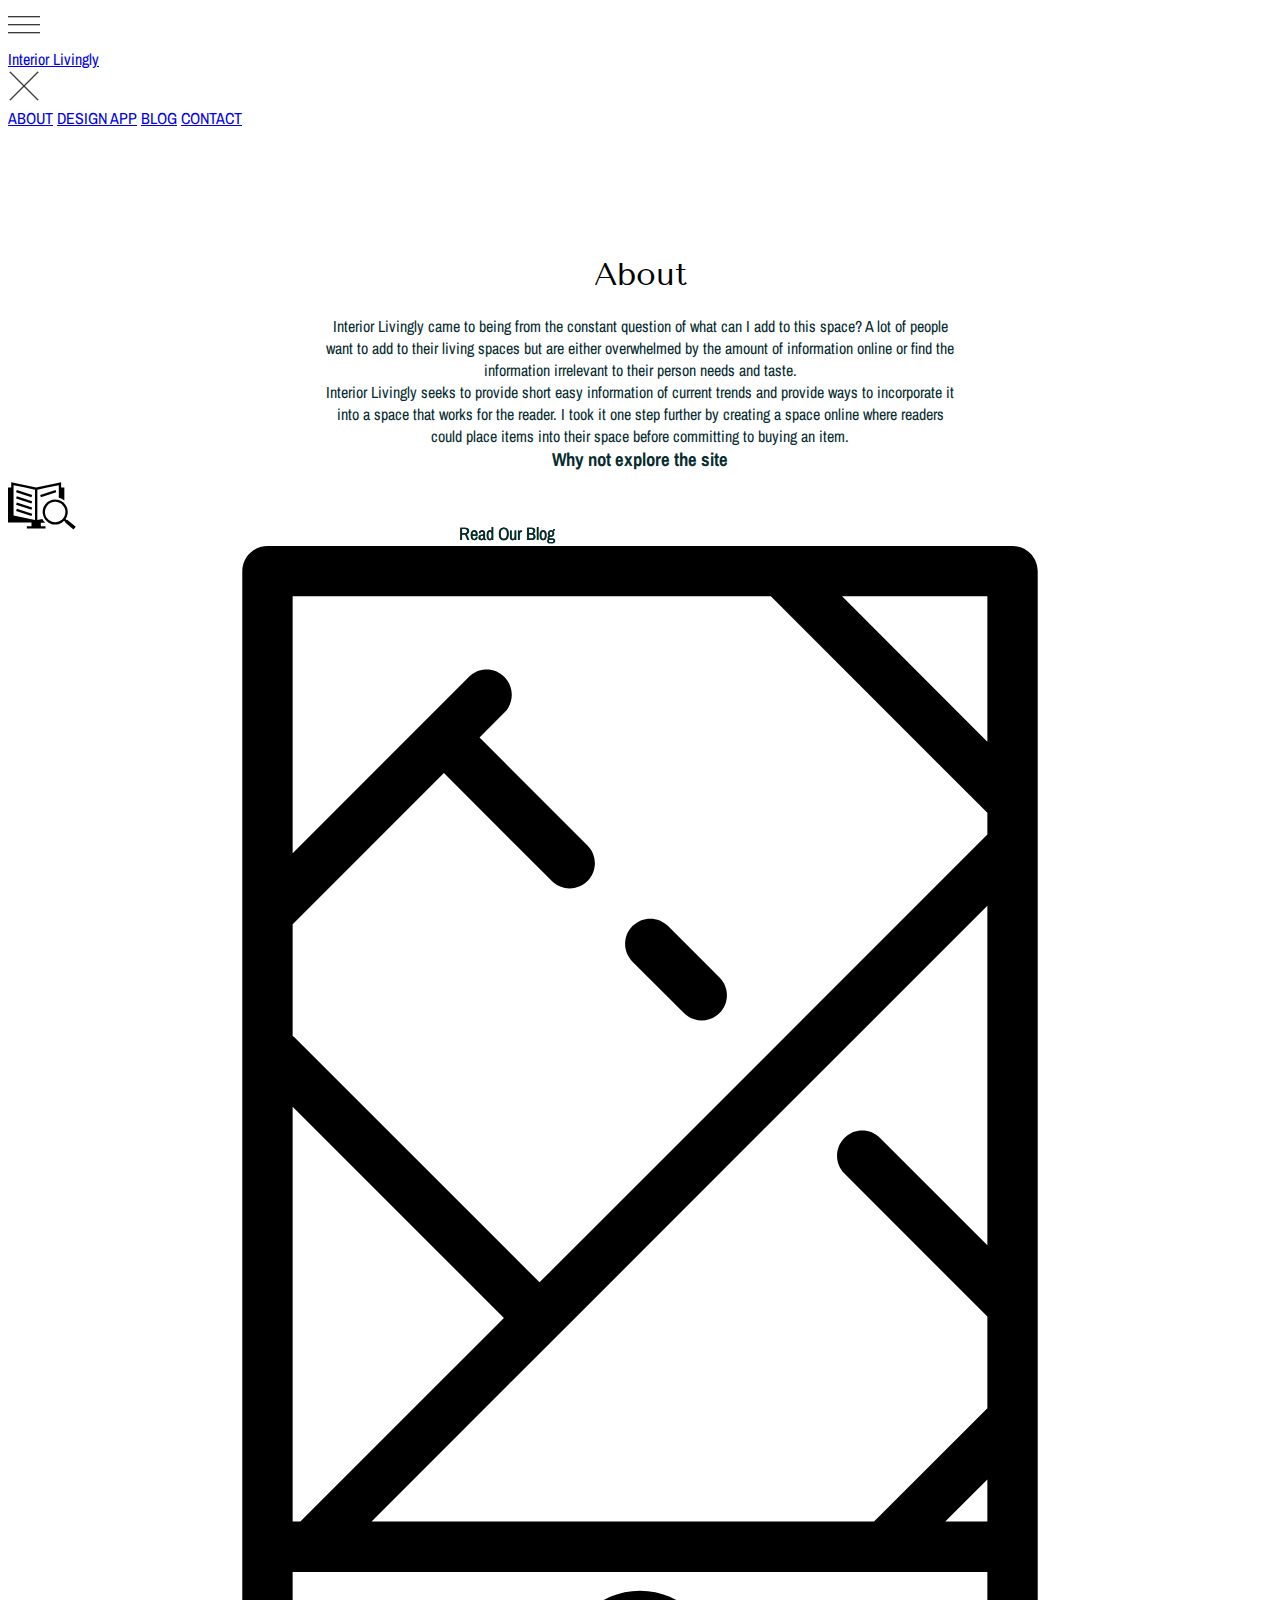
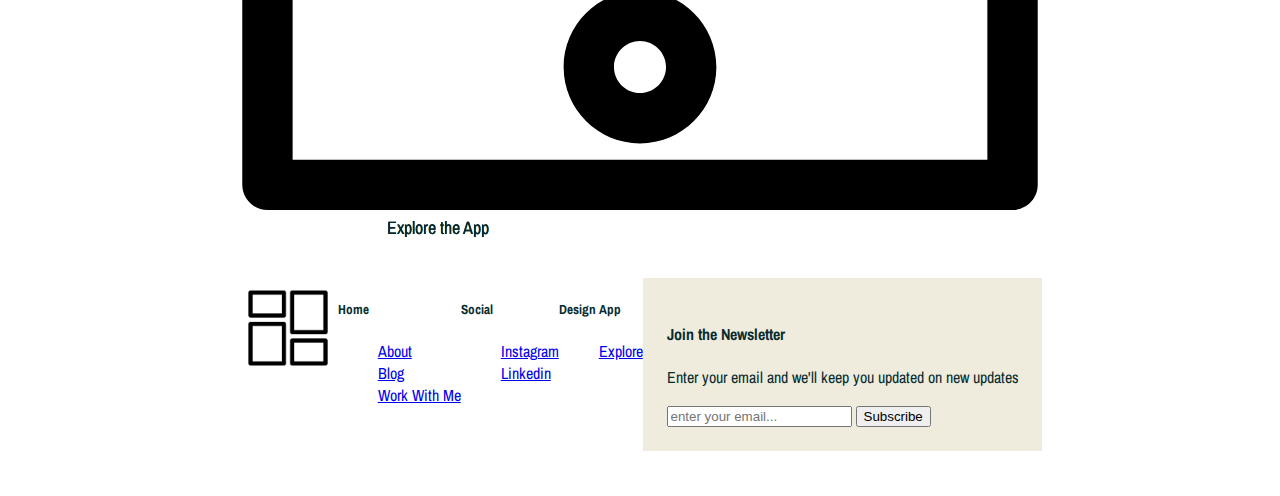
==== about.html @ a58befc3 "Updated about.html, blog.html, work.html" ====
<!DOCTYPE html>
<html lang="en">
  <head>
    <meta charset="UTF-8" />
    <meta http-equiv="X-UA-Compatible" content="IE=edge" />
    <meta name="viewport" content="width=device-width, initial-scale=1.0" />
    <link
      href="https://api.fontshare.com/v2/css?f[]=melodrama@600,500&f[]=nunito@400&display=swap"
      rel="stylesheet"
    />
    <link rel="stylesheet" href="styles.css" />
    <title>Interior Livingly-About</title>
  </head>
  <body>
    <!--Nav Bar-->
    <header class="header">
      <div class="brand">
        <div id="nav-burger" class="nav-burger is-active">
          <img src="images/hamburger-button.png" alt="Menu" class="nav-icon" />
        </div>
        <a href="index.html" class="brand-logo"> Interior Livingly </a>
      </div>
      <nav id="nav" class="nav">
        <div id="nav-cancel" class="nav-cancel">
          <img src="images/cancel-button.png" alt="" class="nav-icon" />
        </div>
        <a href="about.html" class="nav-link">ABOUT</a>
        <a href="app.html" class="nav-link">DESIGN APP</a>
        <a href="blog.html" class="nav-link">BLOG</a>
        <a href="work.html" class="nav-link">CONTACT</a>
      </nav>
    </header>
    <!--Header-->
    <section id="about-header">
      <h1 class="about-h1">About</h1>
      <p class="about-p1">
        Interior Livingly came to being from the constant question of what can I
        add to this space? A lot of people want to add to their living spaces
        but are either overwhelmed by the amount of information online or find
        the information irrelevant to their person needs and taste.
      </p>
      <p class="about-p2">
        Interior Livingly seeks to provide short easy information of current
        trends and provide ways to incorporate it into a space that works for
        the reader. I took it one step further by creating a space online where
        readers could place items into their space before committing to buying
        an item.
      </p>
      <h3 class="about-h3">Why not explore the site</h3>
      <div id="aboutLinks">
        <div class="aboutIcon-div">
          <svg
            class="aboutIcon-cta"
            version="1.1"
            id="Capa_1"
            xmlns="http://www.w3.org/2000/svg"
            xmlns:xlink="http://www.w3.org/1999/xlink"
            x="0px"
            y="0px"
            width="67.775px"
            height="67.775px"
            viewBox="0 0 67.775 67.775"
            style="enable-background: new 0 0 67.775 67.775"
            xml:space="preserve"
          >
            <g>
              <path
                d="M32.853,50.634h4.302c-0.535-0.498-1.025-1.021-1.469-1.577c-0.194-0.246-0.367-0.506-0.542-0.759
       c-0.063-0.094-0.14-0.183-0.198-0.276c-0.231-0.347-0.435-0.7-0.628-1.059l-4.966,1.059V17.932v-0.224l9.888-2.112l11.562-2.469
       v2.469v2.336v7.841c0.393,0.101,0.782,0.216,1.168,0.348c0.395,0.136,0.782,0.285,1.168,0.456c0.296,0.132,0.593,0.266,0.883,0.417
       c0.812,0.43,1.592,0.947,2.335,1.54v-12.94h-3.218v-5.356l-24.961,5.331L3.221,10.238v5.356H0v35.037h23.503v3.504h-4.672v2.336
       h18.688v-2.336h-4.672v-3.501H32.853z M5.561,15.596v-2.469l11.562,2.469l9.886,2.112v0.224v30.089l-21.452-4.58V17.934
       L5.561,15.596L5.561,15.596z M32.173,23.024l15.382-5.081l0.734,2.217l-15.383,5.08L32.173,23.024z M23.456,25.24l-15.385-5.08
       l0.731-2.217l15.384,5.081L23.456,25.24z M23.456,31.503l-15.385-5.08l0.731-2.217l15.384,5.081L23.456,31.503z M8.817,30.466
       l15.375,5.08l-0.731,2.218L8.086,32.683L8.817,30.466z M8.817,36.726l15.375,5.082l-0.731,2.215L8.086,38.943L8.817,36.726z
        M59.49,47.935l-0.174-0.144l-0.374,0.449l-1.437-1.204c1.656-2.404,2.468-5.26,2.198-8.205c-0.25-2.808-1.455-5.354-3.349-7.379
       c-0.36-0.388-0.702-0.787-1.117-1.13c-0.383-0.321-0.808-0.58-1.218-0.849c-0.292-0.189-0.577-0.377-0.883-0.542
       c-0.379-0.203-0.771-0.378-1.168-0.54c-0.384-0.158-0.771-0.29-1.168-0.408c-1.163-0.348-2.37-0.57-3.593-0.57
       c-3.746,0-7.259,1.649-9.653,4.52c-2.15,2.579-3.167,5.837-2.868,9.176c0.178,1.948,0.835,3.76,1.825,5.384
       c0.219,0.354,0.438,0.712,0.689,1.045c0.2,0.265,0.426,0.511,0.646,0.76c0.072,0.084,0.159,0.161,0.241,0.244
       c0.347,0.369,0.671,0.748,1.063,1.076c0.456,0.384,0.953,0.705,1.457,1.016c1.969,1.216,4.236,1.896,6.567,1.896
       c2.384,0,4.672-0.671,6.638-1.896c0.801-0.498,1.542-1.091,2.222-1.766l0.315,0.262l1.09,0.908l-0.374,0.447l0.174,0.144
       l8.289,6.909l2.245-2.691L59.49,47.935z M54.021,47.504c-0.311,0.282-0.625,0.554-0.961,0.794
       c-1.704,1.202-3.738,1.896-5.878,1.896c-2.104,0-4.138-0.689-5.854-1.896c-0.159-0.114-0.335-0.217-0.492-0.34
       c-0.055-0.051-0.128-0.082-0.188-0.135c-0.306-0.253-0.557-0.555-0.83-0.842c-0.311-0.326-0.598-0.655-0.857-1.016
       c-1.079-1.476-1.772-3.202-1.941-5.068c-0.243-2.719,0.581-5.372,2.329-7.47c1.947-2.338,4.817-3.678,7.86-3.678
       c1.231,0,2.45,0.236,3.593,0.668c0.401,0.152,0.787,0.341,1.168,0.542c0.408,0.214,0.791,0.47,1.168,0.738
       c0.2,0.145,0.417,0.263,0.606,0.423c0.103,0.087,0.178,0.192,0.276,0.279c0.979,0.882,1.77,1.914,2.335,3.065
       c0.543,1.111,0.908,2.311,1.022,3.579c0.171,1.894-0.208,3.736-1.022,5.397c-0.357,0.728-0.775,1.433-1.313,2.078
       C54.738,46.886,54.371,47.182,54.021,47.504z"
              />
            </g>
            <g></g>
            <g></g>
            <g></g>
            <g></g>
            <g></g>
            <g></g>
            <g></g>
            <g></g>
            <g></g>
            <g></g>
            <g></g>
            <g></g>
            <g></g>
            <g></g>
            <g></g>
          </svg>
          <a class="about-cta" href="blog.html"> Read Our Blog</a>
        </div>
        <div class="aboutIcon-div">
          <svg
            class="aboutIcon-cta"
            version="1.1"
            id="Layer_1"
            xmlns="http://www.w3.org/2000/svg"
            xmlns:xlink="http://www.w3.org/1999/xlink"
            x="0px"
            y="0px"
            viewBox="0 0 502 502"
            style="enable-background: new 0 0 502 502"
            xml:space="preserve"
          >
            <g>
              <g>
                <g>
                  <path
                    d="M398.956,0H103.044c-5.523,0-10,4.478-10,10v482c0,5.522,4.477,10,10,10h295.911c5.523,0,10-4.478,10-10V10
      C408.956,4.478,404.479,0,398.956,0z M388.956,20v57.703L331.253,20H388.956z M113.044,150.271
      c0.009-0.009,0.018-0.016,0.027-0.024l60.057-60.058l42.879,42.878c1.953,1.952,4.512,2.929,7.071,2.929s5.119-0.977,7.071-2.929
      c3.905-3.905,3.905-10.237,0-14.143l-42.878-42.878l9.881-9.881c3.905-3.905,3.905-10.237,0-14.143
      c-3.905-3.904-10.237-3.904-14.142,0l-69.964,69.965V20h189.922l85.988,85.988v8.604L211.101,292.448l-96.673-96.673
      c-0.432-0.432-0.898-0.808-1.383-1.145V150.271z M113.044,222.678l83.913,83.913l-80.84,80.84h-3.073V222.678z M113.044,482
      v-74.569h275.911V482H113.044z M388.956,387.43h-16.722l16.722-16.722V387.43z M388.958,342.425l-45.007,45.006H144.404
      l73.766-73.766c0.001-0.001,0.002-0.002,0.003-0.003c0.001-0.001,0.002-0.002,0.003-0.003l170.781-170.781v134.855l-42.629-42.63
      c-3.906-3.903-10.237-3.904-14.142,0c-3.905,3.905-3.905,10.237,0,14.143l56.772,56.772V342.425z"
                  />
                  <path
                    d="M251,414.886c-16.728,0-30.337,13.609-30.337,30.338s13.609,30.338,30.337,30.338c16.728,0,30.337-13.609,30.337-30.338
      S267.729,414.886,251,414.886z M251,455.562c-5.7,0-10.337-4.638-10.337-10.338S245.3,434.886,251,434.886
      s10.337,4.638,10.337,10.338S256.701,455.562,251,455.562z"
                  />
                  <path
                    d="M268.445,185.507c1.953,1.952,4.512,2.929,7.071,2.929s5.119-0.977,7.071-2.929c3.905-3.905,3.905-10.237,0-14.143
      l-20.437-20.437c-3.905-3.904-10.237-3.904-14.143,0c-3.905,3.905-3.905,10.237,0,14.143L268.445,185.507z"
                  />
                </g>
              </g>
            </g>
            <g></g>
            <g></g>
            <g></g>
            <g></g>
            <g></g>
            <g></g>
            <g></g>
            <g></g>
            <g></g>
            <g></g>
            <g></g>
            <g></g>
            <g></g>
            <g></g>
            <g></g>
          </svg>
          <a class="about-cta" href="app.html"> Explore the App</a>
        </div>
      </div>
    </section>
    <!--Footer-->
    <footer>
      <div class="row">
        <div>
          <a href="#" class="nav-linkFooter"
            ><img src="images/grid.png" class="footer-logo"
          /></a>
        </div>
        <div class="footer-col">
          <h5>Home</h5>
          <ul class="nav flex-column">
            <li class="nav-item mb-2">
              <a href="about.html" class="nav-linkFooter">About</a>
            </li>
            <li class="nav-item mb-2">
              <a href="blog.html" class="nav-linkFooter">Blog</a>
            </li>
            <li class="nav-item mb-2">
              <a href="work.html" class="nav-linkFooter">Work With Me</a>
            </li>
          </ul>
        </div>

        <div class="footer-col">
          <h5>Social</h5>
          <ul class="nav flex-column">
            <li class="nav-item mb-2">
              <a href="#" class="nav-linkFooter">Instagram</a>
            </li>
            <li class="nav-item mb-2">
              <a href="#" class="nav-linkFooter">Linkedin</a>
            </li>
          </ul>
        </div>

        <div class="footer-col">
          <h5>Design App</h5>
          <ul class="nav flex-column">
            <li class="nav-item mb-2">
              <a href="app.html" class="nav-linkFooter">Explore</a>
            </li>
          </ul>
        </div>
        <div class="col-4 newsletter">
          <h4>Join the Newsletter</h4>
          <p>Enter your email and we'll keep you updated on new updates</p>
          <!--Newsletter Form-->
          <form id="newsletter">
            <input type="email" placeholder="enter your email..." />
            <button>Subscribe</button>
          </form>
        </div>
      </div>
    </footer>
    <script src="script.js"></script>
  </body>
</html>
---- styles.css ----
@import url("https://fonts.googleapis.com/css2?family=Archivo+Narrow&family=Tenor+Sans&display=swap");
html {
  scroll-behavior: smooth;
}
body {
  font-family: "Archivo Narrow", sans-serif;
  color: #062c30;
}
h1,
h2 {
  font-family: "Tenor Sans", sans-serif;
  font-weight: 400;
  color: black;
}
.about-h1,
.blog-h1,
.work-h1 {
  margin-top: 10%;
  text-align: center;
}
.nav-burger {
  width: 40px;
  height: 40px;
}

#header {
  margin-top: 8%;
  justify-content: center;
}
#header,
.image-row1,
.image-row2,
.image-row3,
.row {
  display: flex;
  flex-direction: row;
}

.head-img {
  width: 100%;
  height: auto;
  padding: 5px;
}

.header-text {
  margin-top: 13%;
  padding-left: 5%;
}
.logo {
  width: 200px;
  margin-top: -5%;
  height: 200px;
  padding-bottom: 5%;
}
.navbar-toggler {
  margin-top: -7%;
}
.navbar-logo {
  width: 100px;
  height: 100px;
  margin-top: -7%;
  margin-left: -10%;
}
.header-btn1,
.header-btn2 {
  margin-top: 6%;
  margin-right: 4%;
  padding: 10px;
  width: 150px;
}
ul {
  list-style: none;
}
.row,
.about-h3 {
  margin-top: 10%;
}
h2 {
  text-align: center;
  margin-top: 10%;
}

.mainBlogLink,
.about-cta {
  color: #062c30;
  font-size: large;
  text-decoration: none;
  --s: 0.1em; /* the thickness of the line */
  --c: #e2d784; /* the color */
  margin-left: 45%;
  padding-bottom: var(--s);
  background: linear-gradient(90deg, var(--c) 50%, #000 0)
      calc(100% - var(--_p, 0%)) / 200% 100%,
    linear-gradient(var(--c) 0 0) 0% 100% / var(--_p, 0%) var(--s) no-repeat;
  -webkit-background-clip: text, padding-box;
  background-clip: text, padding-box;
  transition: 0.5s;
}
.mainBlogLink:hover,
.about-cta:hover {
  --_p: 100%;
  color: #e2d784;
}
.about-cta {
  margin-left: 30%;
}
#wrapper {
  display: flex;
  flex-wrap: wrap;
  justify-content: center;
}
.blog3,
.blog4 {
  padding: 3%;
}
.blog-img1 {
  width: 400px;
  height: 400px;
}
.blog-img2 {
  width: 250px;
  height: 250px;
}
.blog-img3 {
  width: 300px;
  height: 350px;
}
footer {
  padding: 3%;
}
.footer-logo {
  width: 100px;
  height: 100px;
}
.row {
  width: 100%;
  margin-top: 0;
  justify-content: center;
}
.newsletter {
  background-color: #f0ecdd;
  padding: 2%;
}
.about-p1,
.about-p2,
.about-h3 {
  width: 50%;
  text-align: center;
  margin: auto;
}
@media (max-width: 700px) {
  #header {
    flex-direction: column-reverse;
    margin-top: 10%;
  }
  .navbar-toggler {
    margin-top: -30%;
  }
  .row {
    flex-direction: column;
  }
  .newsletter {
    width: 100%;
  }
}
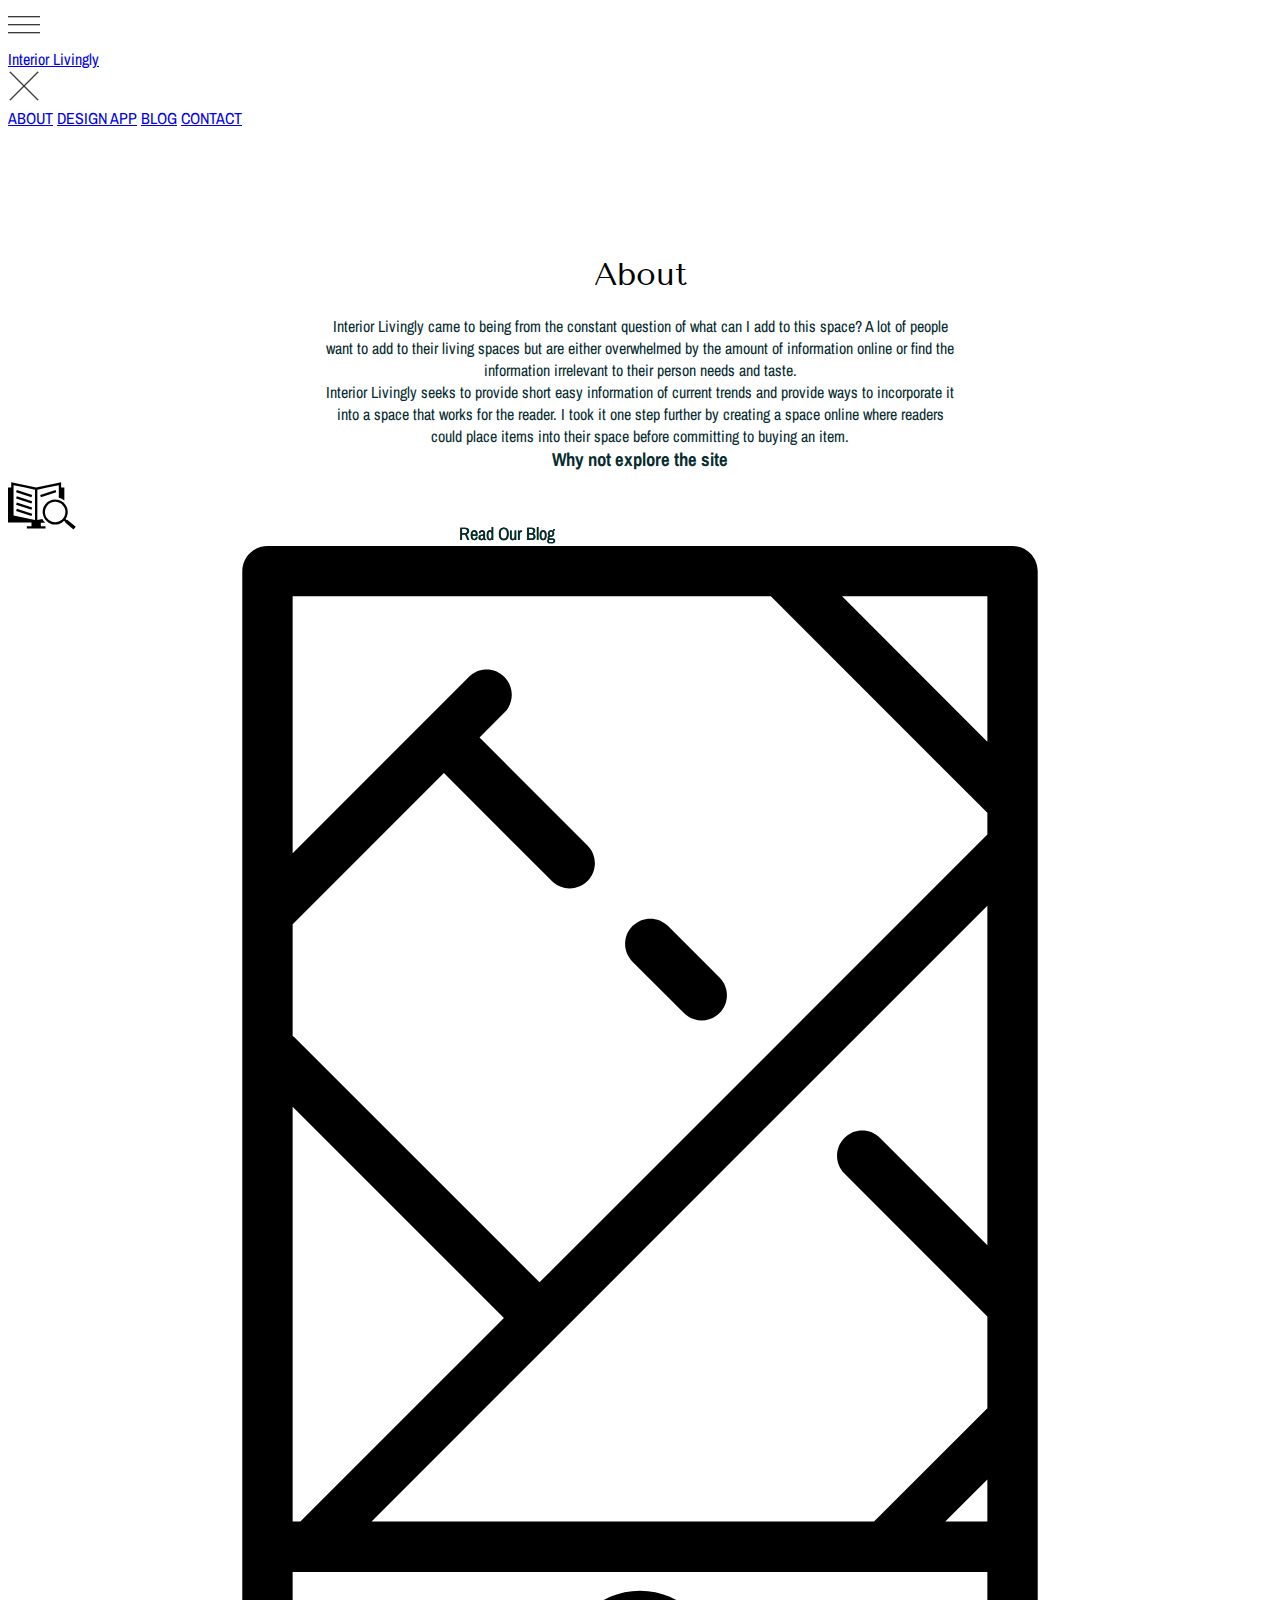
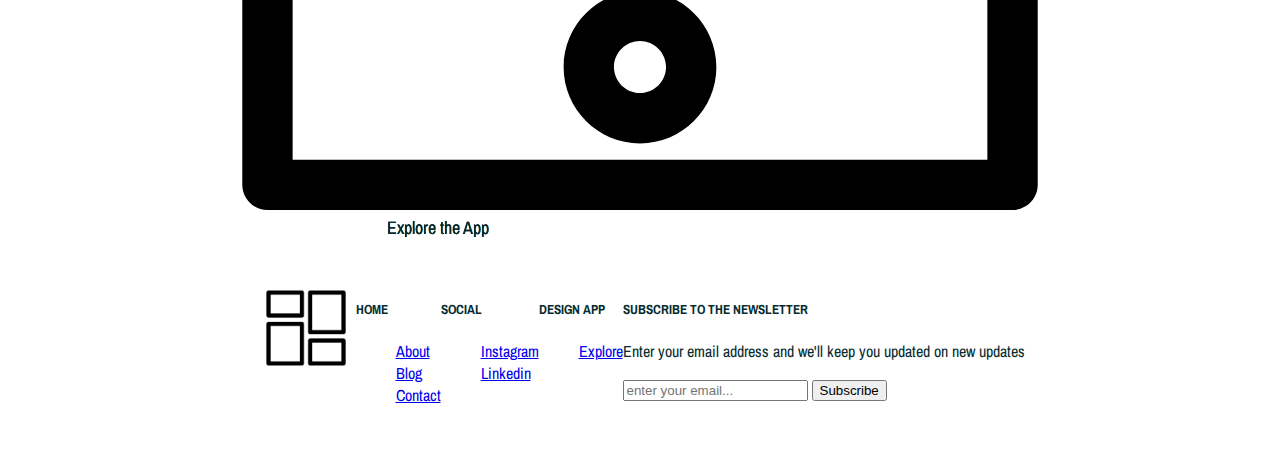
==== commit 43df8b89: "Updated about.html" ====
--- a/about.html
+++ b/about.html
@@ -170,14 +170,14 @@
     <!--Footer-->
     <footer>
       <div class="row">
-        <div>
+        <div class="footer-col">
           <a href="#" class="nav-linkFooter"
             ><img src="images/grid.png" class="footer-logo"
           /></a>
         </div>
         <div class="footer-col">
-          <h5>Home</h5>
-          <ul class="nav flex-column">
+          <h5>HOME</h5>
+          <ul class="footer-nav">
             <li class="nav-item mb-2">
               <a href="about.html" class="nav-linkFooter">About</a>
             </li>
@@ -185,14 +185,14 @@
               <a href="blog.html" class="nav-linkFooter">Blog</a>
             </li>
             <li class="nav-item mb-2">
-              <a href="work.html" class="nav-linkFooter">Work With Me</a>
+              <a href="work.html" class="nav-linkFooter">Contact</a>
             </li>
           </ul>
         </div>
 
         <div class="footer-col">
-          <h5>Social</h5>
-          <ul class="nav flex-column">
+          <h5>SOCIAL</h5>
+          <ul class="footer-nav">
             <li class="nav-item mb-2">
               <a href="#" class="nav-linkFooter">Instagram</a>
             </li>
@@ -203,16 +203,18 @@
         </div>
 
         <div class="footer-col">
-          <h5>Design App</h5>
-          <ul class="nav flex-column">
+          <h5>DESIGN APP</h5>
+          <ul class="footer-nav">
             <li class="nav-item mb-2">
               <a href="app.html" class="nav-linkFooter">Explore</a>
             </li>
           </ul>
         </div>
-        <div class="col-4 newsletter">
-          <h4>Join the Newsletter</h4>
-          <p>Enter your email and we'll keep you updated on new updates</p>
+        <div class="footer-col">
+          <h5 class="newsletterH5">SUBSCRIBE TO THE NEWSLETTER</h5>
+          <p class="newsletterP">
+            Enter your email address and we'll keep you updated on new updates
+          </p>
           <!--Newsletter Form-->
           <form id="newsletter">
             <input type="email" placeholder="enter your email..." />
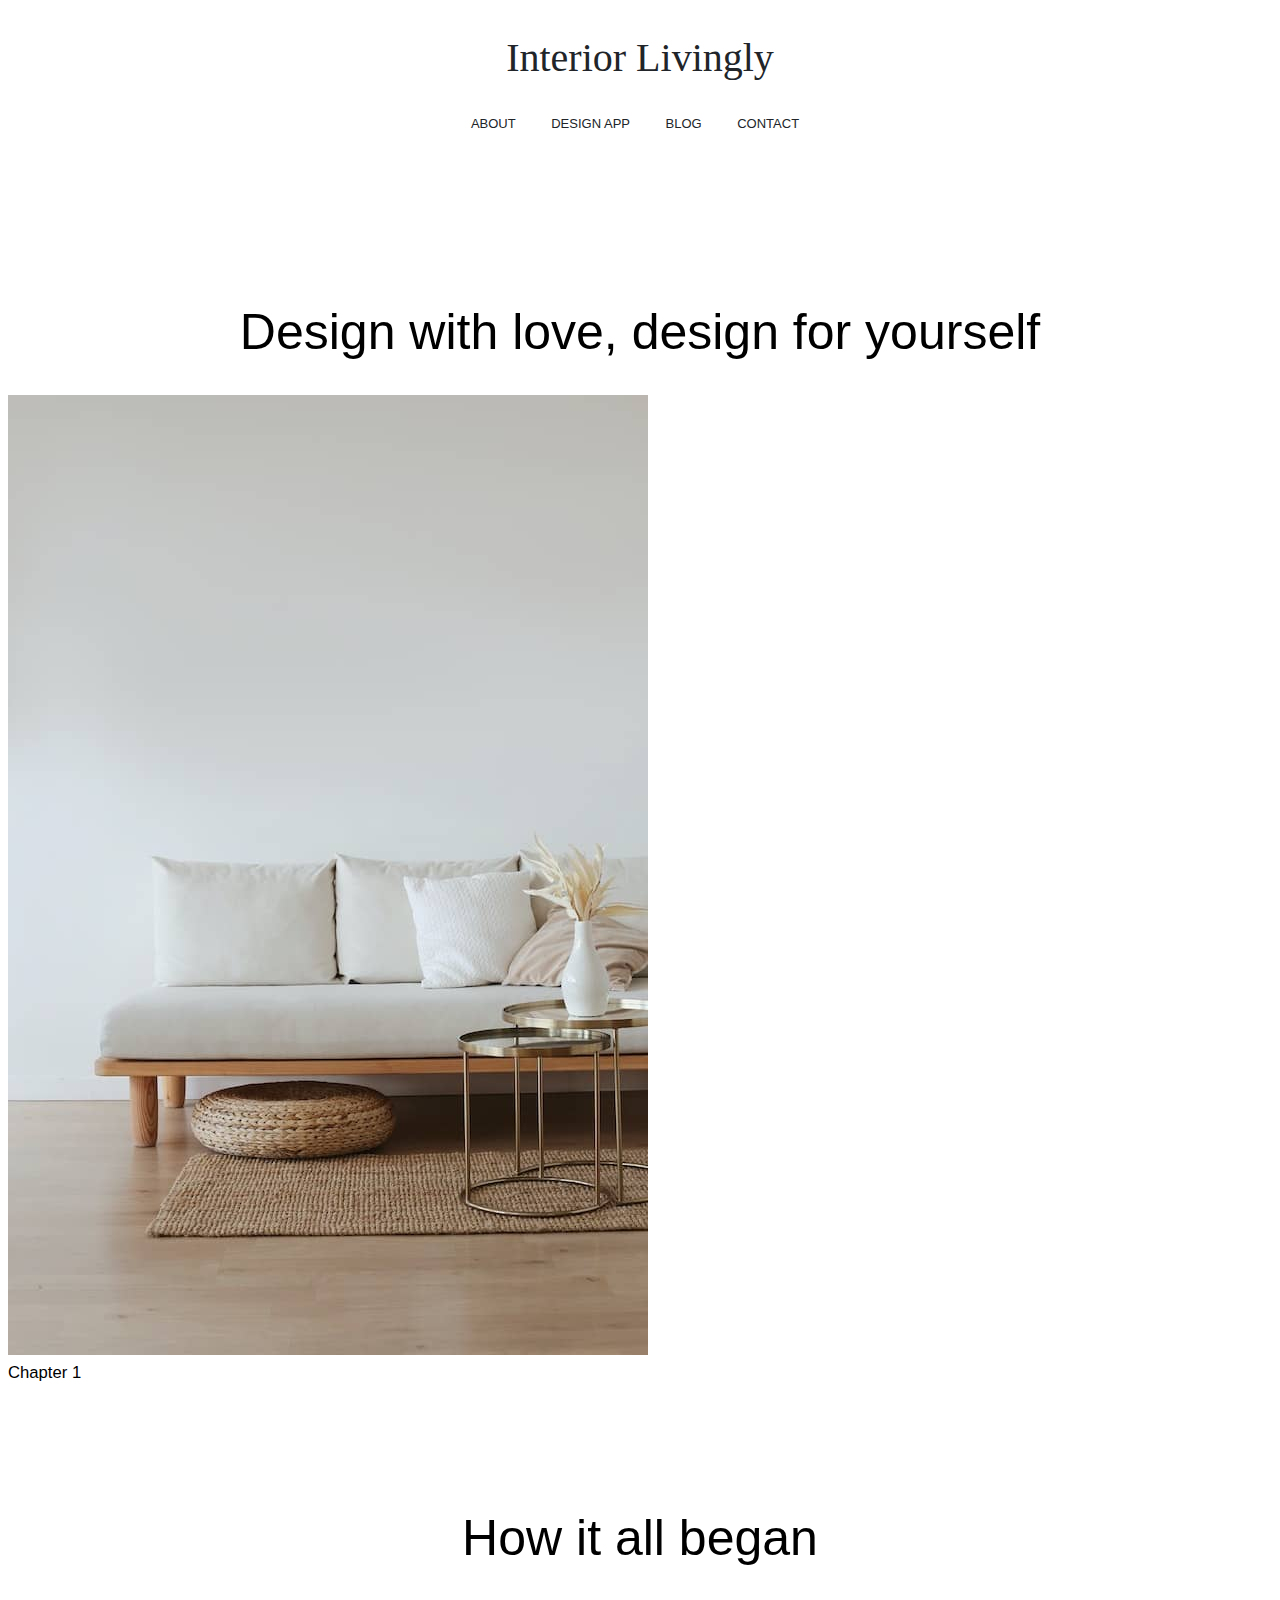
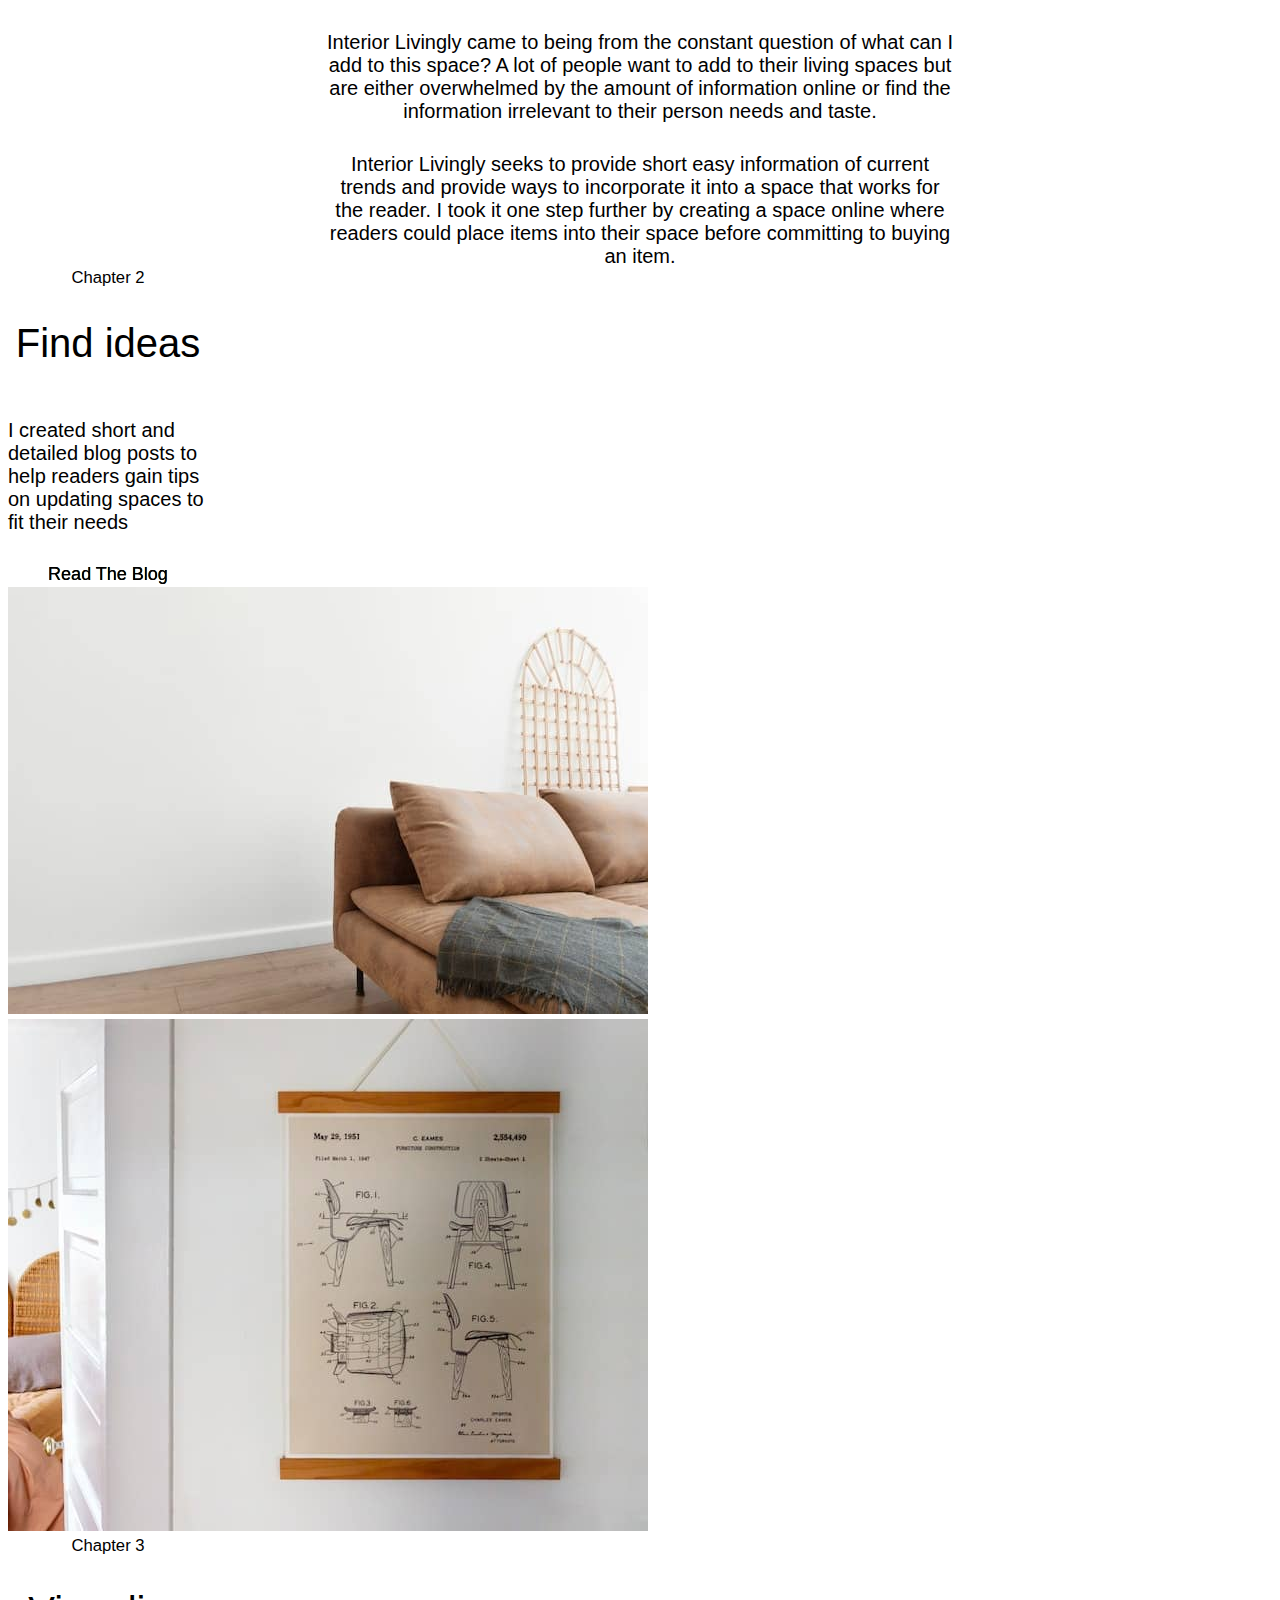
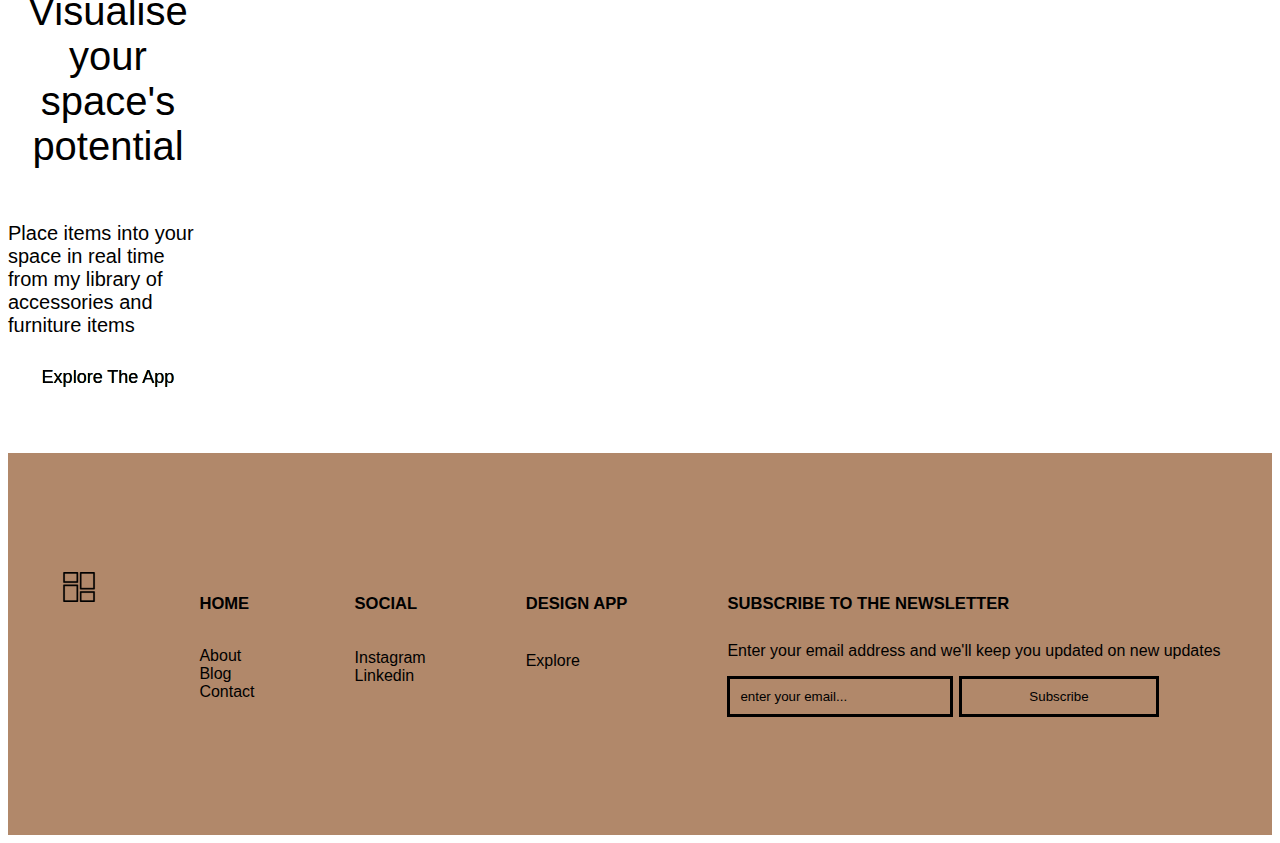
==== commit 98774da3: "Updated about.html" ====
--- a/about.html
+++ b/about.html
@@ -31,140 +31,70 @@
       </nav>
     </header>
     <!--Header-->
-    <section id="about-header">
-      <h1 class="about-h1">About</h1>
-      <p class="about-p1">
-        Interior Livingly came to being from the constant question of what can I
-        add to this space? A lot of people want to add to their living spaces
-        but are either overwhelmed by the amount of information online or find
-        the information irrelevant to their person needs and taste.
-      </p>
-      <p class="about-p2">
-        Interior Livingly seeks to provide short easy information of current
-        trends and provide ways to incorporate it into a space that works for
-        the reader. I took it one step further by creating a space online where
-        readers could place items into their space before committing to buying
-        an item.
-      </p>
-      <h3 class="about-h3">Why not explore the site</h3>
-      <div id="aboutLinks">
-        <div class="aboutIcon-div">
-          <svg
-            class="aboutIcon-cta"
-            version="1.1"
-            id="Capa_1"
-            xmlns="http://www.w3.org/2000/svg"
-            xmlns:xlink="http://www.w3.org/1999/xlink"
-            x="0px"
-            y="0px"
-            width="67.775px"
-            height="67.775px"
-            viewBox="0 0 67.775 67.775"
-            style="enable-background: new 0 0 67.775 67.775"
-            xml:space="preserve"
-          >
-            <g>
-              <path
-                d="M32.853,50.634h4.302c-0.535-0.498-1.025-1.021-1.469-1.577c-0.194-0.246-0.367-0.506-0.542-0.759
-       c-0.063-0.094-0.14-0.183-0.198-0.276c-0.231-0.347-0.435-0.7-0.628-1.059l-4.966,1.059V17.932v-0.224l9.888-2.112l11.562-2.469
-       v2.469v2.336v7.841c0.393,0.101,0.782,0.216,1.168,0.348c0.395,0.136,0.782,0.285,1.168,0.456c0.296,0.132,0.593,0.266,0.883,0.417
-       c0.812,0.43,1.592,0.947,2.335,1.54v-12.94h-3.218v-5.356l-24.961,5.331L3.221,10.238v5.356H0v35.037h23.503v3.504h-4.672v2.336
-       h18.688v-2.336h-4.672v-3.501H32.853z M5.561,15.596v-2.469l11.562,2.469l9.886,2.112v0.224v30.089l-21.452-4.58V17.934
-       L5.561,15.596L5.561,15.596z M32.173,23.024l15.382-5.081l0.734,2.217l-15.383,5.08L32.173,23.024z M23.456,25.24l-15.385-5.08
-       l0.731-2.217l15.384,5.081L23.456,25.24z M23.456,31.503l-15.385-5.08l0.731-2.217l15.384,5.081L23.456,31.503z M8.817,30.466
-       l15.375,5.08l-0.731,2.218L8.086,32.683L8.817,30.466z M8.817,36.726l15.375,5.082l-0.731,2.215L8.086,38.943L8.817,36.726z
-        M59.49,47.935l-0.174-0.144l-0.374,0.449l-1.437-1.204c1.656-2.404,2.468-5.26,2.198-8.205c-0.25-2.808-1.455-5.354-3.349-7.379
-       c-0.36-0.388-0.702-0.787-1.117-1.13c-0.383-0.321-0.808-0.58-1.218-0.849c-0.292-0.189-0.577-0.377-0.883-0.542
-       c-0.379-0.203-0.771-0.378-1.168-0.54c-0.384-0.158-0.771-0.29-1.168-0.408c-1.163-0.348-2.37-0.57-3.593-0.57
-       c-3.746,0-7.259,1.649-9.653,4.52c-2.15,2.579-3.167,5.837-2.868,9.176c0.178,1.948,0.835,3.76,1.825,5.384
-       c0.219,0.354,0.438,0.712,0.689,1.045c0.2,0.265,0.426,0.511,0.646,0.76c0.072,0.084,0.159,0.161,0.241,0.244
-       c0.347,0.369,0.671,0.748,1.063,1.076c0.456,0.384,0.953,0.705,1.457,1.016c1.969,1.216,4.236,1.896,6.567,1.896
-       c2.384,0,4.672-0.671,6.638-1.896c0.801-0.498,1.542-1.091,2.222-1.766l0.315,0.262l1.09,0.908l-0.374,0.447l0.174,0.144
-       l8.289,6.909l2.245-2.691L59.49,47.935z M54.021,47.504c-0.311,0.282-0.625,0.554-0.961,0.794
-       c-1.704,1.202-3.738,1.896-5.878,1.896c-2.104,0-4.138-0.689-5.854-1.896c-0.159-0.114-0.335-0.217-0.492-0.34
-       c-0.055-0.051-0.128-0.082-0.188-0.135c-0.306-0.253-0.557-0.555-0.83-0.842c-0.311-0.326-0.598-0.655-0.857-1.016
-       c-1.079-1.476-1.772-3.202-1.941-5.068c-0.243-2.719,0.581-5.372,2.329-7.47c1.947-2.338,4.817-3.678,7.86-3.678
-       c1.231,0,2.45,0.236,3.593,0.668c0.401,0.152,0.787,0.341,1.168,0.542c0.408,0.214,0.791,0.47,1.168,0.738
-       c0.2,0.145,0.417,0.263,0.606,0.423c0.103,0.087,0.178,0.192,0.276,0.279c0.979,0.882,1.77,1.914,2.335,3.065
-       c0.543,1.111,0.908,2.311,1.022,3.579c0.171,1.894-0.208,3.736-1.022,5.397c-0.357,0.728-0.775,1.433-1.313,2.078
-       C54.738,46.886,54.371,47.182,54.021,47.504z"
-              />
-            </g>
-            <g></g>
-            <g></g>
-            <g></g>
-            <g></g>
-            <g></g>
-            <g></g>
-            <g></g>
-            <g></g>
-            <g></g>
-            <g></g>
-            <g></g>
-            <g></g>
-            <g></g>
-            <g></g>
-            <g></g>
-          </svg>
-          <a class="about-cta" href="blog.html"> Read Our Blog</a>
-        </div>
-        <div class="aboutIcon-div">
-          <svg
-            class="aboutIcon-cta"
-            version="1.1"
-            id="Layer_1"
-            xmlns="http://www.w3.org/2000/svg"
-            xmlns:xlink="http://www.w3.org/1999/xlink"
-            x="0px"
-            y="0px"
-            viewBox="0 0 502 502"
-            style="enable-background: new 0 0 502 502"
-            xml:space="preserve"
-          >
-            <g>
-              <g>
-                <g>
-                  <path
-                    d="M398.956,0H103.044c-5.523,0-10,4.478-10,10v482c0,5.522,4.477,10,10,10h295.911c5.523,0,10-4.478,10-10V10
-      C408.956,4.478,404.479,0,398.956,0z M388.956,20v57.703L331.253,20H388.956z M113.044,150.271
-      c0.009-0.009,0.018-0.016,0.027-0.024l60.057-60.058l42.879,42.878c1.953,1.952,4.512,2.929,7.071,2.929s5.119-0.977,7.071-2.929
-      c3.905-3.905,3.905-10.237,0-14.143l-42.878-42.878l9.881-9.881c3.905-3.905,3.905-10.237,0-14.143
-      c-3.905-3.904-10.237-3.904-14.142,0l-69.964,69.965V20h189.922l85.988,85.988v8.604L211.101,292.448l-96.673-96.673
-      c-0.432-0.432-0.898-0.808-1.383-1.145V150.271z M113.044,222.678l83.913,83.913l-80.84,80.84h-3.073V222.678z M113.044,482
-      v-74.569h275.911V482H113.044z M388.956,387.43h-16.722l16.722-16.722V387.43z M388.958,342.425l-45.007,45.006H144.404
-      l73.766-73.766c0.001-0.001,0.002-0.002,0.003-0.003c0.001-0.001,0.002-0.002,0.003-0.003l170.781-170.781v134.855l-42.629-42.63
-      c-3.906-3.903-10.237-3.904-14.142,0c-3.905,3.905-3.905,10.237,0,14.143l56.772,56.772V342.425z"
-                  />
-                  <path
-                    d="M251,414.886c-16.728,0-30.337,13.609-30.337,30.338s13.609,30.338,30.337,30.338c16.728,0,30.337-13.609,30.337-30.338
-      S267.729,414.886,251,414.886z M251,455.562c-5.7,0-10.337-4.638-10.337-10.338S245.3,434.886,251,434.886
-      s10.337,4.638,10.337,10.338S256.701,455.562,251,455.562z"
-                  />
-                  <path
-                    d="M268.445,185.507c1.953,1.952,4.512,2.929,7.071,2.929s5.119-0.977,7.071-2.929c3.905-3.905,3.905-10.237,0-14.143
-      l-20.437-20.437c-3.905-3.904-10.237-3.904-14.143,0c-3.905,3.905-3.905,10.237,0,14.143L268.445,185.507z"
-                  />
-                </g>
-              </g>
-            </g>
-            <g></g>
-            <g></g>
-            <g></g>
-            <g></g>
-            <g></g>
-            <g></g>
-            <g></g>
-            <g></g>
-            <g></g>
-            <g></g>
-            <g></g>
-            <g></g>
-            <g></g>
-            <g></g>
-            <g></g>
-          </svg>
-          <a class="about-cta" href="app.html"> Explore the App</a>
-        </div>
+    <div id="about-headerImage"></div>
+    <div id="about-headerH1">
+      <h1 class="about-h1">Design with love, design for yourself</h1>
+    </div>
+    <section class="aboutIntro">
+      <div class="about-image">
+        <img
+          src="images/aboutIntro.jpg"
+          class="about-img"
+          alt="minimalistic white sofa and neutral accessories"
+        />
+      </div>
+      <div class="about-text">
+        <small class="aboutSmall">Chapter 1</small>
+        <h1 class="about-h1">How it all began</h1>
+        <p class="about-p1">
+          Interior Livingly came to being from the constant question of what can
+          I add to this space? A lot of people want to add to their living
+          spaces but are either overwhelmed by the amount of information online
+          or find the information irrelevant to their person needs and taste.
+        </p>
+        <p class="about-p2">
+          Interior Livingly seeks to provide short easy information of current
+          trends and provide ways to incorporate it into a space that works for
+          the reader. I took it one step further by creating a space online
+          where readers could place items into their space before committing to
+          buying an item.
+        </p>
+      </div>
+    </section>
+    <section class="about-blogIntro">
+      <div class="aboutIcon-div">
+        <small class="aboutSmall">Chapter 2</small>
+        <h2>Find ideas</h2>
+        <p class="chapter2-p">
+          I created short and detailed blog posts to help readers gain tips on
+          updating spaces to fit their needs
+        </p>
+        <a class="about-cta" href="blog.html"> Read The Blog</a>
+      </div>
+      <div>
+        <img
+          src="images/aboutBlog.jpg"
+          class="aboutBlog-img"
+          alt="white walls with brown natural sofa"
+        />
+      </div>
+    </section>
+    <section class="about-appIntro">
+      <div>
+        <img
+          src="images/aboutApp.jpg"
+          class="aboutApp-img"
+          alt="white wall with dimensions and plans of chair"
+        />
+      </div>
+      <div class="aboutIcon-div">
+        <small class="aboutSmall">Chapter 3</small>
+        <h2>Visualise your space's potential</h2>
+        <p class="chapter3-p">
+          Place items into your space in real time from my library of
+          accessories and furniture items
+        </p>
+        <a class="about-cta" href="app.html"> Explore The App</a>
       </div>
     </section>
     <!--Footer-->
@@ -218,11 +148,15 @@
           <!--Newsletter Form-->
           <form id="newsletter">
             <input type="email" placeholder="enter your email..." />
-            <button>Subscribe</button>
+            <button id="newsButton">Subscribe</button>
           </form>
         </div>
       </div>
     </footer>
     <script src="script.js"></script>
-  </body>
+    <!--Photo by <a href="https://unsplash.com/es/@katsiajazwinska?utm_source=unsplash&utm_medium=referral&utm_content=creditCopyText">Katsia Jazwinska</a> on <a href="https://unsplash.com/collections/TlcxbwE7ZfQ/interior?utm_source=unsplash&utm_medium=referral&utm_content=creditCopyText">Unsplash</a>
+     Photo by <a href="https://unsplash.com/es/@ahnako?utm_source=unsplash&utm_medium=referral&utm_content=creditCopyText">Dennis Scherdt</a> on <a href="https://unsplash.com/collections/TlcxbwE7ZfQ/interior?utm_source=unsplash&utm_medium=referral&utm_content=creditCopyText">Unsplash</a>
+  Photo by <a href="https://unsplash.com/@spacejoy?utm_source=unsplash&utm_medium=referral&utm_content=creditCopyText">Spacejoy</a> on <a href="https://unsplash.com/@spacejoy?utm_source=unsplash&utm_medium=referral&utm_content=creditCopyText">Unsplash</a>
+      Photo by <a href="https://unsplash.com/@corinnekutz?utm_source=unsplash&utm_medium=referral&utm_content=creditCopyText">Corinne Kutz</a> on <a href="https://unsplash.com/collections/494266/home-decor-%2B-design?utm_source=unsplash&utm_medium=referral&utm_content=creditCopyText">Unsplash</a>
+  --></body>
 </html>
--- a/styles.css
+++ b/styles.css
@@ -1,29 +1,37 @@
-@import url("https://fonts.googleapis.com/css2?family=Archivo+Narrow&family=Tenor+Sans&display=swap");
 html {
   scroll-behavior: smooth;
 }
 body {
-  font-family: "Archivo Narrow", sans-serif;
-  color: #062c30;
-}
+  font-family: "Nunito", sans-serif;
+  font-size: 20px;
+}
+
 h1,
+h2,
+.about-h1,
+.blog-h1,
+.work-h1 {
+  font-family: "Satoshi", sans-serif;
+
+  font-weight: 500;
+}
 h2 {
-  font-family: "Tenor Sans", sans-serif;
-  font-weight: 400;
-  color: black;
-}
+  font-size: 40px;
+  text-align: center;
+}
+
+h1 {
+  font-size: 50px;
+}
+
 .about-h1,
 .blog-h1,
 .work-h1 {
   margin-top: 10%;
   text-align: center;
 }
-.nav-burger {
-  width: 40px;
-  height: 40px;
-}
-
-#header {
+
+#aboutLinks {
   margin-top: 8%;
   justify-content: center;
 }
@@ -31,43 +39,54 @@
 .image-row1,
 .image-row2,
 .image-row3,
-.row {
+.row,
+#aboutLinks {
   display: flex;
   flex-direction: row;
 }
-
 .head-img {
-  width: 100%;
-  height: auto;
-  padding: 5px;
+  margin-right: 10px;
+  width: 300px;
+  height: 210px;
+}
+
+#header {
+  justify-content: center;
+}
+
+#aboutLinks {
+  margin-top: 2%;
+}
+.aboutIcon-div {
+  display: flex;
+  flex-direction: column;
+  align-items: center;
+  width: 200px;
 }
 
 .header-text {
   margin-top: 13%;
   padding-left: 5%;
-}
-.logo {
-  width: 200px;
-  margin-top: -5%;
-  height: 200px;
-  padding-bottom: 5%;
-}
-.navbar-toggler {
-  margin-top: -7%;
-}
-.navbar-logo {
-  width: 100px;
-  height: 100px;
-  margin-top: -7%;
-  margin-left: -10%;
-}
-.header-btn1,
-.header-btn2 {
-  margin-top: 6%;
-  margin-right: 4%;
-  padding: 10px;
-  width: 150px;
-}
+  text-align: center;
+}
+
+.header-btn1 {
+  font-size: 14px;
+  width: 190px;
+  padding: 3%;
+  background-color: #b1886a;
+  border: none;
+  color: #fff;
+}
+
+.header-btn1:hover {
+  border-color: #97745b;
+  color: #97745b;
+  border: solid;
+  background-color: transparent;
+  transition: 2s;
+}
+
 ul {
   list-style: none;
 }
@@ -75,19 +94,21 @@
 .about-h3 {
   margin-top: 10%;
 }
-h2 {
-  text-align: center;
-  margin-top: 10%;
-}
-
+.MainBlogIntro {
+  margin: 5% 0 7%;
+}
+small.blogSmall {
+  margin-left: 44%;
+  color: #36383a;
+}
 .mainBlogLink,
 .about-cta {
-  color: #062c30;
+  color: #000;
   font-size: large;
   text-decoration: none;
   --s: 0.1em; /* the thickness of the line */
-  --c: #e2d784; /* the color */
-  margin-left: 45%;
+  --c: #b1886a; /* the color */
+  margin-top: 5%;
   padding-bottom: var(--s);
   background: linear-gradient(90deg, var(--c) 50%, #000 0)
       calc(100% - var(--_p, 0%)) / 200% 100%,
@@ -96,50 +117,119 @@
   background-clip: text, padding-box;
   transition: 0.5s;
 }
+.mainBlogLink {
+  margin-top: 10%;
+  margin-left: 45%;
+}
+
 .mainBlogLink:hover,
 .about-cta:hover {
   --_p: 100%;
-  color: #e2d784;
-}
-.about-cta {
-  margin-left: 30%;
-}
-#wrapper {
+  color: #b1886a;
+}
+
+#MainBlogWrapper {
   display: flex;
   flex-wrap: wrap;
   justify-content: center;
-}
-.blog3,
-.blog4 {
-  padding: 3%;
-}
-.blog-img1 {
-  width: 400px;
-  height: 400px;
+  margin-top: 5%;
+}
+.blog1,
+.blog2,
+.blog3 {
+  width: 33%;
+  text-align: center;
+}
+.mainBlog-p {
+  width: 55%;
+  font-size: 17px;
+  color: #505356;
+  margin: auto;
+  padding-bottom: 5%;
+}
+.blog-img1,
+.blog-img3 {
+  width: 380px;
+  height: 380px;
 }
 .blog-img2 {
-  width: 250px;
-  height: 250px;
-}
-.blog-img3 {
-  width: 300px;
-  height: 350px;
-}
+  width: 280px;
+  height: 280px;
+}
+
 footer {
-  padding: 3%;
+  background-color: #b1886a;
+  margin-top: 5%;
+  padding-top: 5%;
+  padding-bottom: 5%;
 }
 .footer-logo {
-  width: 100px;
-  height: 100px;
-}
+  width: 40px;
+  height: auto;
+}
+.footer-nav {
+  padding: 0;
+}
+.footer-col {
+  padding: 50px;
+  text-align: left;
+}
+footer h5 {
+  padding-bottom: 10%;
+}
+.footer-col li {
+  text-align: start;
+  font-size: medium;
+}
+
 .row {
   width: 100%;
   margin-top: 0;
   justify-content: center;
 }
+
 .newsletter {
-  background-color: #f0ecdd;
+  height: fit-content;
   padding: 2%;
+}
+.newsletterH5 {
+  padding-bottom: 0;
+}
+#newsletter input,
+#newsletter button {
+  padding: 10px;
+  width: 200px;
+  border: none;
+}
+#newsletter input {
+  background-color: transparent;
+
+  border: solid;
+}
+#newsletter ::placeholder {
+  color: #000;
+}
+.newsletterP {
+  font-size: 16px;
+}
+#newsletter button {
+  background-color: transparent;
+  border: solid;
+  padding: 10px;
+}
+#newsButton:hover {
+  border-color: #97745b;
+  color: #fff;
+  border: solid;
+  background-color: transparent;
+  transition: 2s;
+}
+.nav-linkFooter {
+  text-decoration: none;
+  color: #000;
+}
+#about-header {
+  margin-top: -5%;
 }
 .about-p1,
 .about-p2,
@@ -147,19 +237,241 @@
   width: 50%;
   text-align: center;
   margin: auto;
-}
+  padding-top: 30px;
+}
+.aboutIcon-cta {
+  width: 80px;
+  height: auto;
+  fill: #0f4d54;
+}
+.about-h3 {
+  margin-top: 50px;
+  padding-bottom: 40px;
+}
+
+#workForm {
+  width: 350px;
+  display: flex;
+  flex-direction: column;
+  margin: auto;
+}
+label {
+  font-size: 13px;
+  padding: 8px;
+}
+#workForm input {
+  padding: 10px;
+}
+#formSubmit {
+  margin: auto;
+  margin-top: 5%;
+  width: 350px;
+}
+
 @media (max-width: 700px) {
+  a.brand-logo {
+    font-size: 30px;
+  }
   #header {
     flex-direction: column-reverse;
     margin-top: 10%;
   }
-  .navbar-toggler {
-    margin-top: -30%;
-  }
+
+  #nav.nav.is-active {
+    width: max-content;
+  }
+  h1 {
+    font-size: 40px;
+  }
+  .header-btn1 {
+    margin-bottom: 6%;
+  }
+  .header-image {
+    margin: auto;
+  }
+  .head-img {
+    width: 160px;
+    height: auto;
+  }
+  #MainBlogWrapper,
   .row {
     flex-direction: column;
-  }
-  .newsletter {
+    margin-top: 5%;
+  }
+
+  .mainBlogLink {
+    margin: 5% 0 5% 30%;
+  }
+  .blog-img1,
+  .blog-img2,
+  .blog-img3 {
+    width: 350px;
+  }
+  .blog2 {
+    display: flex;
+    flex-direction: column-reverse;
+  }
+  .blog1,
+  .blog2,
+  .blog3 {
+    margin: auto;
     width: 100%;
   }
-}
+  .footer-col {
+    padding: 0 0 0 20px;
+  }
+  .footer-col h5 {
+    padding: 0;
+  }
+  #newsletter {
+    width: 300px;
+  }
+  #newsletter input,
+  #newsletter button {
+    margin-bottom: 5%;
+    width: 280px;
+  }
+  #newsletter button {
+    width: 304px;
+  }
+  .newsletter,
+  .about-h3,
+  .about-p1,
+  .about-p2 {
+    width: 100%;
+  }
+  #about-header {
+    margin-top: 180px;
+  }
+  .about-p1,
+  .about-p2 {
+    padding: 20px;
+  }
+  .about-h3 {
+    padding-bottom: 40px;
+  }
+}
+/* nav styling*/
+.header {
+  padding: 1rem 1rem 1rem 1rem;
+}
+
+@media (min-width: 768px) {
+  .header {
+    padding: 1rem 3rem 1rem 3rem;
+  }
+}
+
+.brand {
+  display: flex;
+  justify-content: space-between;
+  align-items: center;
+  padding: 10px 10px;
+}
+.brand-logo {
+  font-family: "Melodrama", serif;
+  height: 70px;
+  height: auto;
+  margin: auto;
+  text-decoration: none;
+  color: #212529;
+  font-size: 40px;
+}
+.nav-burger {
+  display: none;
+}
+.nav-burger.is-active,
+.nav-cancel.is-active {
+  display: block;
+}
+.nav-cancel {
+  z-index: 100;
+  position: absolute;
+  top: 30px;
+  right: 30px;
+}
+
+.nav-icon {
+  padding: 5px 5px;
+}
+
+@media (min-width: 768px) {
+  .nav-burger.is-active,
+  .nav-cancel {
+    display: none;
+  }
+}
+/*    Nav links        */
+.nav {
+  background-color: #b1886afe;
+  display: none;
+  position: absolute;
+  top: 0;
+  left: 0;
+  width: 100%;
+  padding: 90px 30px 90px 30px;
+  z-index: 90;
+}
+
+.nav.is-active {
+  display: inline-block;
+}
+.nav-link {
+  text-decoration: none;
+  display: inline-block;
+  padding: 15px 10px;
+  color: #212529;
+  margin-bottom: 15px;
+  font-size: 13px;
+  width: 100%;
+}
+.nav-link:hover {
+  color: #b1abad;
+}
+
+@media (min-width: 768px) {
+  .nav {
+    background-color: #fff;
+    display: inline-block;
+    position: static;
+    text-align: center;
+    padding: 10px 0px;
+  }
+
+  .nav-link {
+    display: inline-block;
+    margin-bottom: 5px;
+    margin-right: 10px;
+    width: auto;
+  }
+
+  .nav.is-active {
+    display: block;
+  }
+}
+
+/* Helper classes  */
+.is-hidden {
+  display: none;
+}
+.work-h1 {
+  font-family: "Melodrama", serif;
+  font-size: 25px;
+}
+#work-header p {
+  font-family: "Nunito", sans-serif;
+  font-size: 30px;
+}
+/* app */
+div.info-area {
+  z-index: 2;
+  background-color: rgba(255, 255, 255, 0.9);
+  padding: 10px;
+  text-align: center;
+}
+
+#xr-button {
+  width: 100px;
+  height: 35px;
+  margin: 15px;
+}
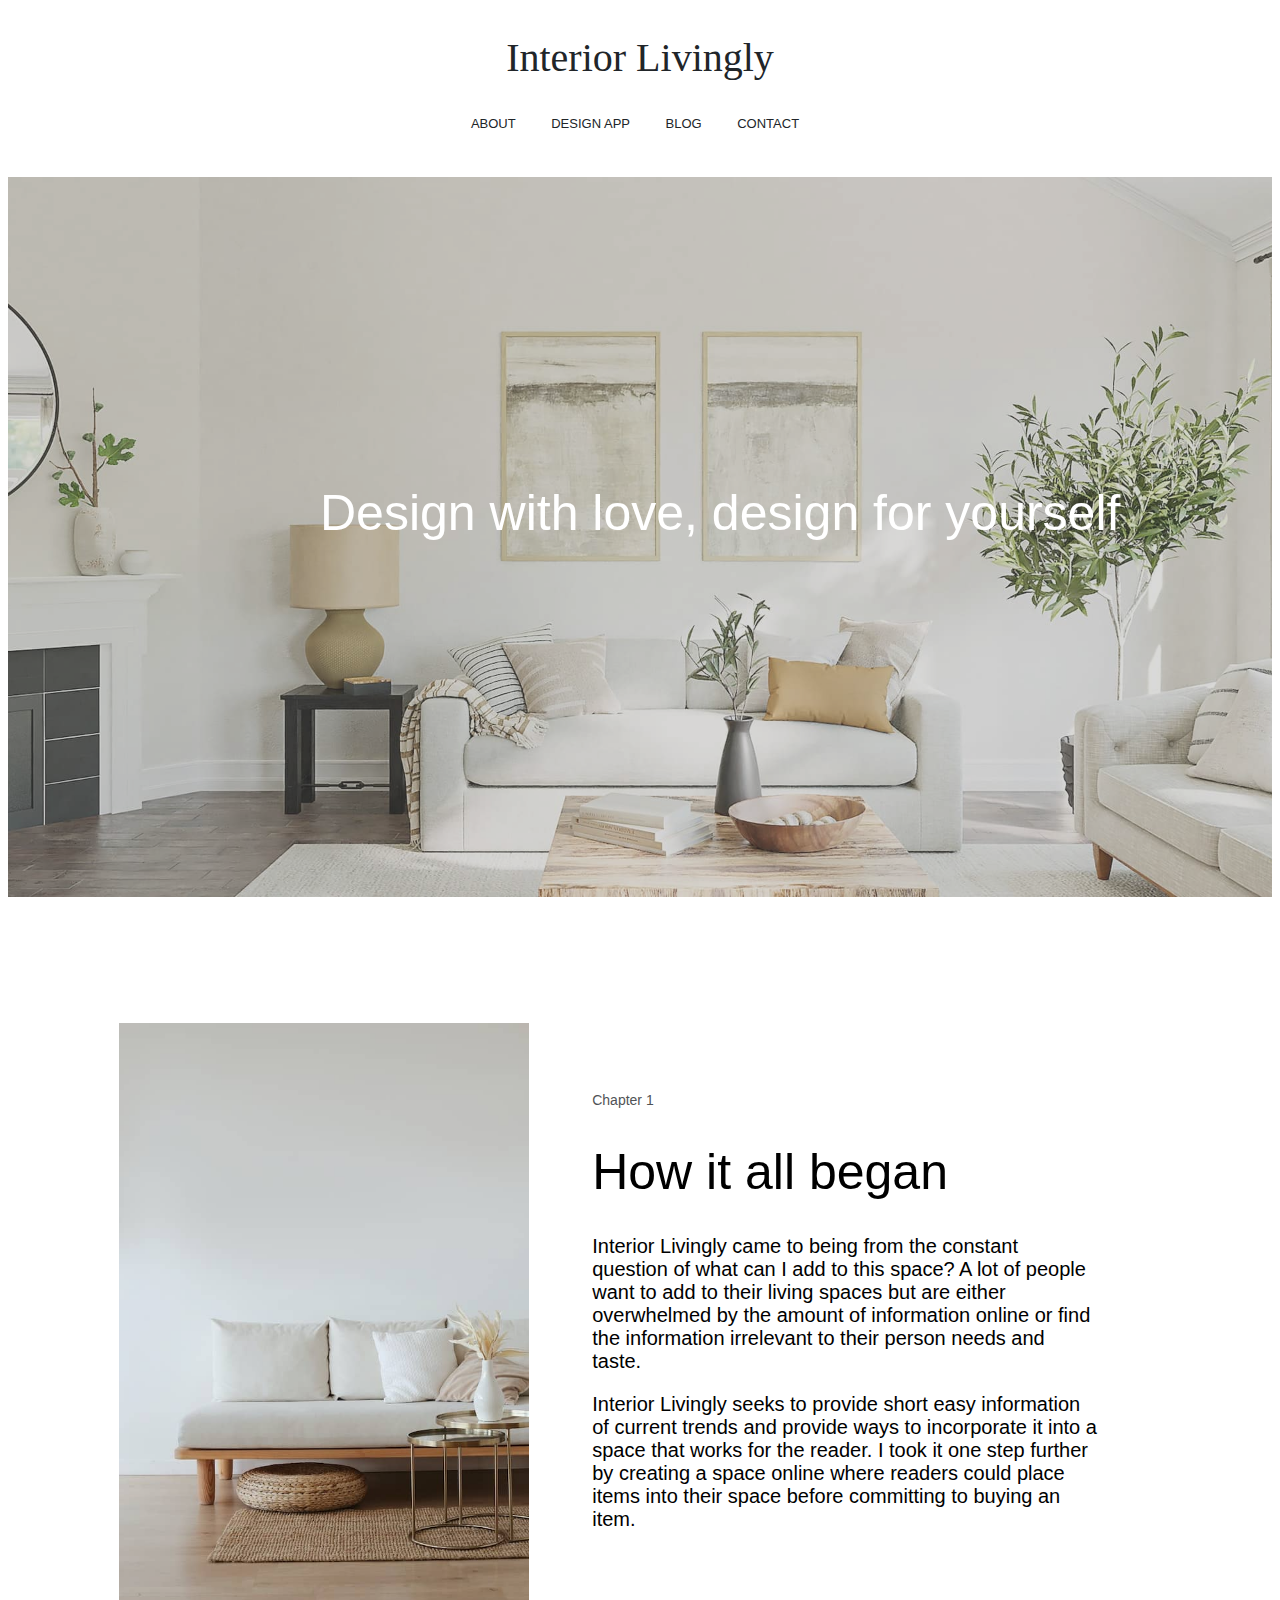
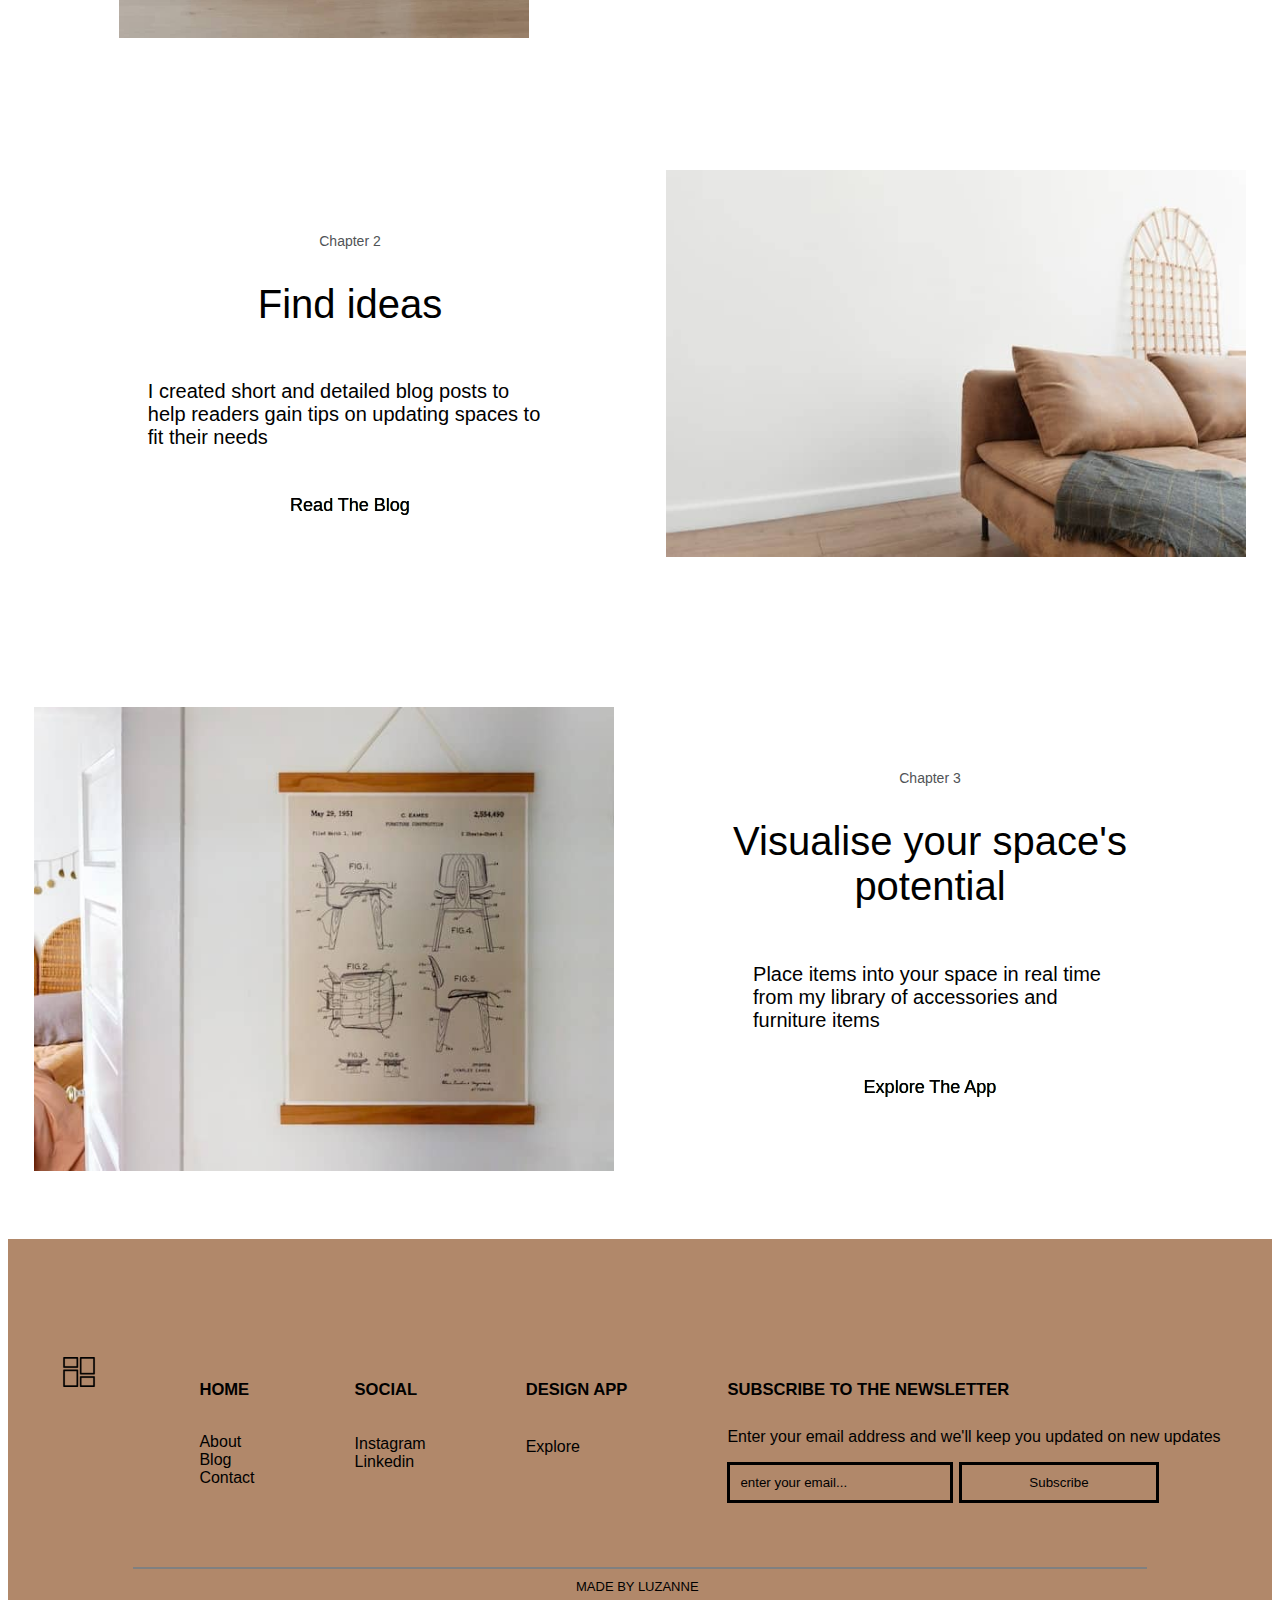
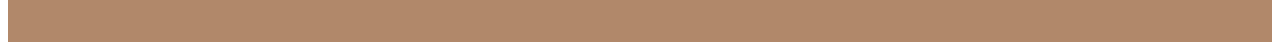
==== commit 462cd057: "Updated about.html" ====
--- a/about.html
+++ b/about.html
@@ -4,6 +4,10 @@
     <meta charset="UTF-8" />
     <meta http-equiv="X-UA-Compatible" content="IE=edge" />
     <meta name="viewport" content="width=device-width, initial-scale=1.0" />
+    <link rel="apple-touch-icon" sizes="180x180" href="/apple-touch-icon.png" />
+    <link rel="icon" type="image/png" sizes="32x32" href="/favicon-32x32.png" />
+    <link rel="icon" type="image/png" sizes="16x16" href="/favicon-16x16.png" />
+    <link rel="manifest" href="/site.webmanifest" />
     <link
       href="https://api.fontshare.com/v2/css?f[]=melodrama@600,500&f[]=nunito@400&display=swap"
       rel="stylesheet"
@@ -27,7 +31,7 @@
         <a href="about.html" class="nav-link">ABOUT</a>
         <a href="app.html" class="nav-link">DESIGN APP</a>
         <a href="blog.html" class="nav-link">BLOG</a>
-        <a href="work.html" class="nav-link">CONTACT</a>
+        <a href="contact.html" class="nav-link">CONTACT</a>
       </nav>
     </header>
     <!--Header-->
@@ -61,6 +65,7 @@
         </p>
       </div>
     </section>
+    <!--Blog Introduction-->
     <section class="about-blogIntro">
       <div class="aboutIcon-div">
         <small class="aboutSmall">Chapter 2</small>
@@ -79,6 +84,7 @@
         />
       </div>
     </section>
+    <!--App Introduction-->
     <section class="about-appIntro">
       <div>
         <img
@@ -115,7 +121,7 @@
               <a href="blog.html" class="nav-linkFooter">Blog</a>
             </li>
             <li class="nav-item mb-2">
-              <a href="work.html" class="nav-linkFooter">Contact</a>
+              <a href="contact.html" class="nav-linkFooter">Contact</a>
             </li>
           </ul>
         </div>
@@ -152,6 +158,13 @@
           </form>
         </div>
       </div>
+      <hr />
+      <a
+        href="https://www.luzannesmith.co.za/"
+        target="_blank"
+        class="portfolio-link"
+        >MADE BY LUZANNE</a
+      >
     </footer>
     <script src="script.js"></script>
     <!--Photo by <a href="https://unsplash.com/es/@katsiajazwinska?utm_source=unsplash&utm_medium=referral&utm_content=creditCopyText">Katsia Jazwinska</a> on <a href="https://unsplash.com/collections/TlcxbwE7ZfQ/interior?utm_source=unsplash&utm_medium=referral&utm_content=creditCopyText">Unsplash</a>
--- a/styles.css
+++ b/styles.css
@@ -6,13 +6,23 @@
   font-size: 20px;
 }
 
+ol {
+  list-style: none;
+  font-size: 15px;
+}
+ol li {
+  display: inline;
+}
+ol a {
+  text-decoration: none;
+  color: #36383a;
+}
 h1,
 h2,
 .about-h1,
 .blog-h1,
 .work-h1 {
   font-family: "Satoshi", sans-serif;
-
   font-weight: 500;
 }
 h2 {
@@ -24,7 +34,6 @@
   font-size: 50px;
 }
 
-.about-h1,
 .blog-h1,
 .work-h1 {
   margin-top: 10%;
@@ -40,7 +49,9 @@
 .image-row2,
 .image-row3,
 .row,
-#aboutLinks {
+#aboutLinks,
+.blogArticlesRow,
+#blog-headerArticle {
   display: flex;
   flex-direction: row;
 }
@@ -70,23 +81,6 @@
   text-align: center;
 }
 
-.header-btn1 {
-  font-size: 14px;
-  width: 190px;
-  padding: 3%;
-  background-color: #b1886a;
-  border: none;
-  color: #fff;
-}
-
-.header-btn1:hover {
-  border-color: #97745b;
-  color: #97745b;
-  border: solid;
-  background-color: transparent;
-  transition: 2s;
-}
-
 ul {
   list-style: none;
 }
@@ -101,8 +95,10 @@
   margin-left: 44%;
   color: #36383a;
 }
+
 .mainBlogLink,
-.about-cta {
+.about-cta,
+.header-btn1 {
   color: #000;
   font-size: large;
   text-decoration: none;
@@ -122,12 +118,16 @@
   margin-left: 45%;
 }
 
+.header-btn1:hover,
 .mainBlogLink:hover,
 .about-cta:hover {
   --_p: 100%;
   color: #b1886a;
 }
-
+#MainBlogWrapper a {
+  text-decoration: none;
+  color: #000;
+}
 #MainBlogWrapper {
   display: flex;
   flex-wrap: wrap;
@@ -163,6 +163,22 @@
   padding-top: 5%;
   padding-bottom: 5%;
 }
+footer .row {
+  flex-wrap: wrap;
+}
+hr {
+  width: 80%;
+  border-style: solid;
+  background-color: rgb(34, 34, 34);
+}
+a.portfolio-link {
+  position: absolute;
+  bottom: 1;
+  left: 45%;
+  text-decoration: none;
+  color: #000;
+  font-size: 13px;
+}
 .footer-logo {
   width: 40px;
   height: auto;
@@ -182,7 +198,8 @@
   font-size: medium;
 }
 
-.row {
+.row,
+.blogArticlesRow {
   width: 100%;
   margin-top: 0;
   justify-content: center;
@@ -217,27 +234,77 @@
   border: solid;
   padding: 10px;
 }
-#newsButton:hover {
-  border-color: #97745b;
+#newsButton:hover,
+#formSubmit:hover {
+  background-color: #8b6347;
+  border-color: #b1886a;
+  transition: 2s;
+}
+
+#formSubmit:hover {
   color: #fff;
-  border: solid;
-  background-color: transparent;
-  transition: 2s;
 }
 .nav-linkFooter {
   text-decoration: none;
   color: #000;
 }
-#about-header {
-  margin-top: -5%;
+#about-headerImage {
+  background-image: url("images/aboutHeader.jpg");
+  height: 80vh;
+  background-size: cover;
+  background-position: center;
+  background-repeat: no-repeat;
+  filter: contrast(0.7) brightness(1);
+}
+#about-headerH1 {
+  color: #fff;
+  position: absolute;
+  text-align: center;
+  z-index: 2;
+  top: 50%;
+  left: 25%;
+  display: flex;
+}
+.aboutIntro,
+.about-blogIntro,
+.about-appIntro {
+  display: flex;
+  flex-direction: row;
+  margin-top: 10%;
+  justify-content: center;
+}
+
+.about-text {
+  width: 40%;
+  margin: 5%;
 }
 .about-p1,
-.about-p2,
-.about-h3 {
-  width: 50%;
-  text-align: center;
-  margin: auto;
-  padding-top: 30px;
+.about-p2 {
+  width: 100%;
+}
+.about-img {
+  width: 410px;
+  height: auto;
+}
+.aboutBlog-img,
+.aboutApp-img {
+  width: 580px;
+  height: auto;
+}
+.aboutSmall {
+  font-size: 14px;
+  color: #505356;
+}
+
+.aboutIcon-div {
+  width: 40%;
+  padding: 5%;
+}
+.chapter3-p {
+  width: 70%;
+}
+.chapter2-p {
+  width: 80%;
 }
 .aboutIcon-cta {
   width: 80px;
@@ -248,12 +315,66 @@
   margin-top: 50px;
   padding-bottom: 40px;
 }
-
+#contactBackground {
+  background-image: url("images/contactBackground.jpg");
+  height: 70vh;
+  padding-top: 5%;
+  padding-bottom: 5%;
+  background-size: cover;
+  background-position: center;
+  background-repeat: no-repeat;
+  filter: contrast(0.7) brightness(0.9);
+  z-index: -1;
+}
+#work-contact {
+  display: flex;
+  flex-direction: row;
+  padding: 20px;
+  width: 80%;
+  margin: auto;
+}
+#work-header {
+  padding-top: 3%;
+  margin-bottom: 5%;
+  color: #fff;
+}
+
+#work-header h3 {
+  text-align: center;
+}
 #workForm {
+  padding-top: 5%;
   width: 350px;
   display: flex;
   flex-direction: column;
   margin: auto;
+}
+.contactText {
+  padding: 50px;
+  width: 40%;
+}
+.contactText h2 {
+  text-align: start;
+}
+.form-p {
+  font-size: 18px;
+  color: #505356;
+}
+#workForm input {
+  background-color: transparent;
+  border: none;
+  border-bottom: solid;
+  border-color: #8b6347;
+}
+#workForm input:focus {
+  outline: none;
+}
+.form-message {
+  height: 10vh;
+}
+#formSubmit {
+  background-color: #b1886a;
+  border: none;
 }
 label {
   font-size: 13px;
@@ -263,11 +384,92 @@
   padding: 10px;
 }
 #formSubmit {
+  padding: 3%;
   margin: auto;
   margin-top: 5%;
   width: 350px;
-}
-
+  color: #fff;
+}
+#blogHeader {
+  background-image: url(images/blogHeader.jpg);
+  height: 80vh;
+  background-size: cover;
+  background-position: center;
+  background-repeat: no-repeat;
+  filter: contrast(0.9) brightness(0.9);
+  z-index: -1;
+  margin-top: -10%;
+}
+.blog-h1,
+.blogHeader-p {
+  color: #fff;
+  padding-top: 5%;
+  text-align: center;
+  z-index: 2;
+}
+.blogHeader-p {
+  padding-top: 0;
+}
+.blog-h2 {
+  text-align: left;
+}
+#blog-headerArticle {
+  justify-content: center;
+  margin: 10% 0 10%;
+}
+.headerBlogText {
+  width: 40%;
+  padding: 8%;
+}
+.articleH1 {
+  text-align: center;
+}
+#articleLayout {
+  display: flex;
+  flex-direction: column;
+  width: 40%;
+  margin: auto;
+}
+#blogArticleMain,
+#blogArticleEnd {
+  width: 80%;
+}
+.article-img,
+.article-img1,
+.article-img2 {
+  margin: auto;
+  width: 400px;
+  height: auto;
+}
+.articleImg {
+  width: 400px;
+  height: 400px;
+}
+.blogArticlesRow {
+  width: 85%;
+  margin: auto;
+}
+.blogHeader {
+  width: 420px;
+  height: auto;
+}
+.blogArticleLink {
+  text-decoration: none;
+  color: #000;
+}
+.blogArticle {
+  display: flex;
+  flex-direction: column;
+  padding: 15px;
+}
+.blogArticle-p {
+  width: 80%;
+  font-size: 17px;
+}
+.blogDateSmall {
+  font-size: 13px;
+  padding-top: 5%;
+}
 @media (max-width: 700px) {
   a.brand-logo {
     font-size: 30px;
@@ -280,8 +482,16 @@
   #nav.nav.is-active {
     width: max-content;
   }
-  h1 {
+  h1,
+  .work-h1 {
     font-size: 40px;
+  }
+  footer {
+    font-size: medium;
+  }
+
+  #work-header {
+    font-size: 12px;
   }
   .header-btn1 {
     margin-bottom: 6%;
@@ -293,8 +503,12 @@
     width: 160px;
     height: auto;
   }
+
   #MainBlogWrapper,
-  .row {
+  .row,
+  .about-blogIntro,
+  .blogArticlesRow,
+  #work-contact {
     flex-direction: column;
     margin-top: 5%;
   }
@@ -302,27 +516,60 @@
   .mainBlogLink {
     margin: 5% 0 5% 30%;
   }
+  #about-headerH1 {
+    top: 40%;
+    left: 10%;
+    font-size: 20px;
+  }
+
   .blog-img1,
   .blog-img2,
-  .blog-img3 {
+  .blog-img3,
+  .aboutBlog-img,
+  .aboutApp-img,
+  .about-img,
+  .articleImg,
+  .blogHeader {
     width: 350px;
   }
-  .blog2 {
+  .blog2,
+  .aboutIntro,
+  .about-appIntro,
+  #blog-headerArticle {
     display: flex;
     flex-direction: column-reverse;
   }
   .blog1,
   .blog2,
-  .blog3 {
+  .blog3,
+  .about-text,
+  .aboutIcon-div,
+  .headerBlogText,
+  #workForm,
+  #formSubmit {
     margin: auto;
     width: 100%;
   }
+  .contactText {
+    width: 80%;
+  }
+  .contactText h2 {
+    font-size: 25px;
+    text-align: center;
+  }
+  .form-p {
+    font-size: 16px;
+    text-align: center;
+  }
+  .aboutIcon-div,
+  .blogArticle,
+  .footer-col h5 {
+    padding: 0;
+  }
   .footer-col {
     padding: 0 0 0 20px;
   }
-  .footer-col h5 {
-    padding: 0;
-  }
+
   #newsletter {
     width: 300px;
   }
@@ -340,13 +587,7 @@
   .about-p2 {
     width: 100%;
   }
-  #about-header {
-    margin-top: 180px;
-  }
-  .about-p1,
-  .about-p2 {
-    padding: 20px;
-  }
+
   .about-h3 {
     padding-bottom: 40px;
   }
@@ -359,6 +600,10 @@
 @media (min-width: 768px) {
   .header {
     padding: 1rem 3rem 1rem 3rem;
+  }
+  .nav-burger.is-active,
+  .nav-cancel {
+    display: none;
   }
 }
 
@@ -454,14 +699,7 @@
 .is-hidden {
   display: none;
 }
-.work-h1 {
-  font-family: "Melodrama", serif;
-  font-size: 25px;
-}
-#work-header p {
-  font-family: "Nunito", sans-serif;
-  font-size: 30px;
-}
+
 /* app */
 div.info-area {
   z-index: 2;
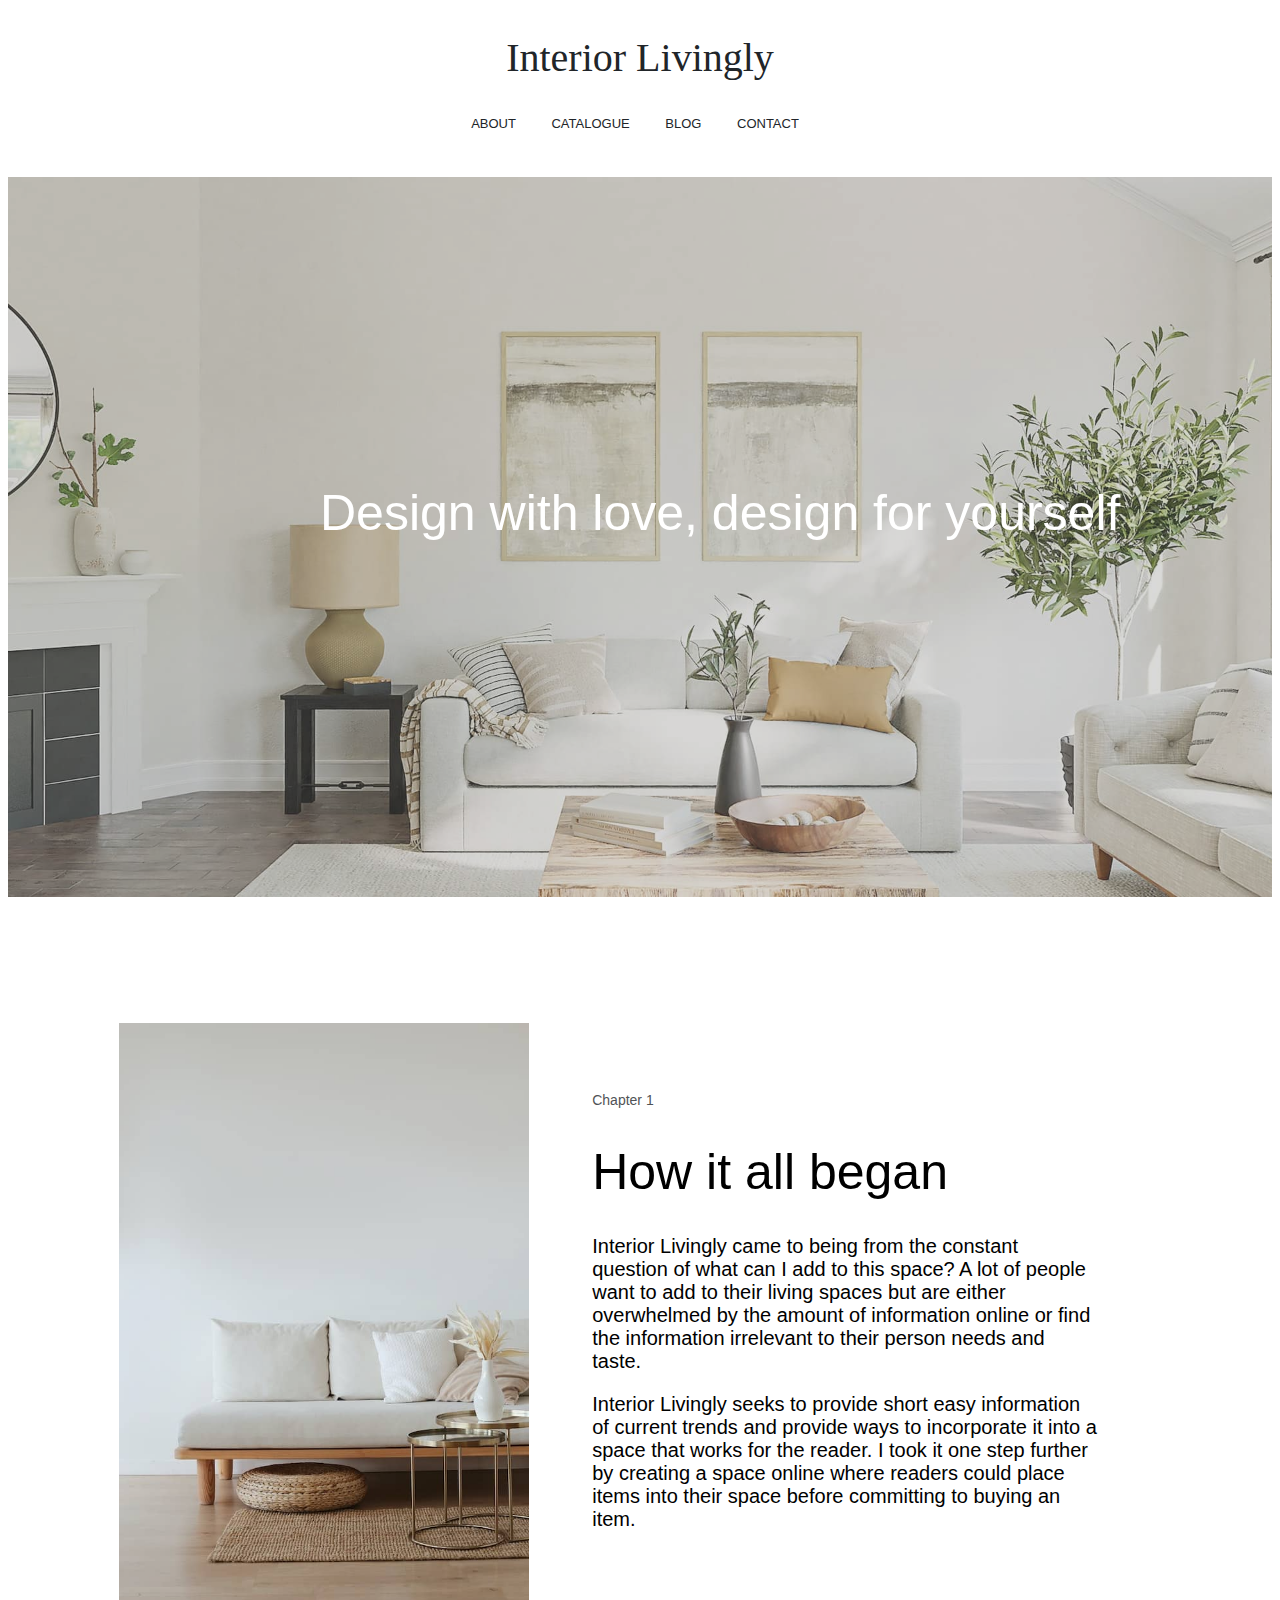
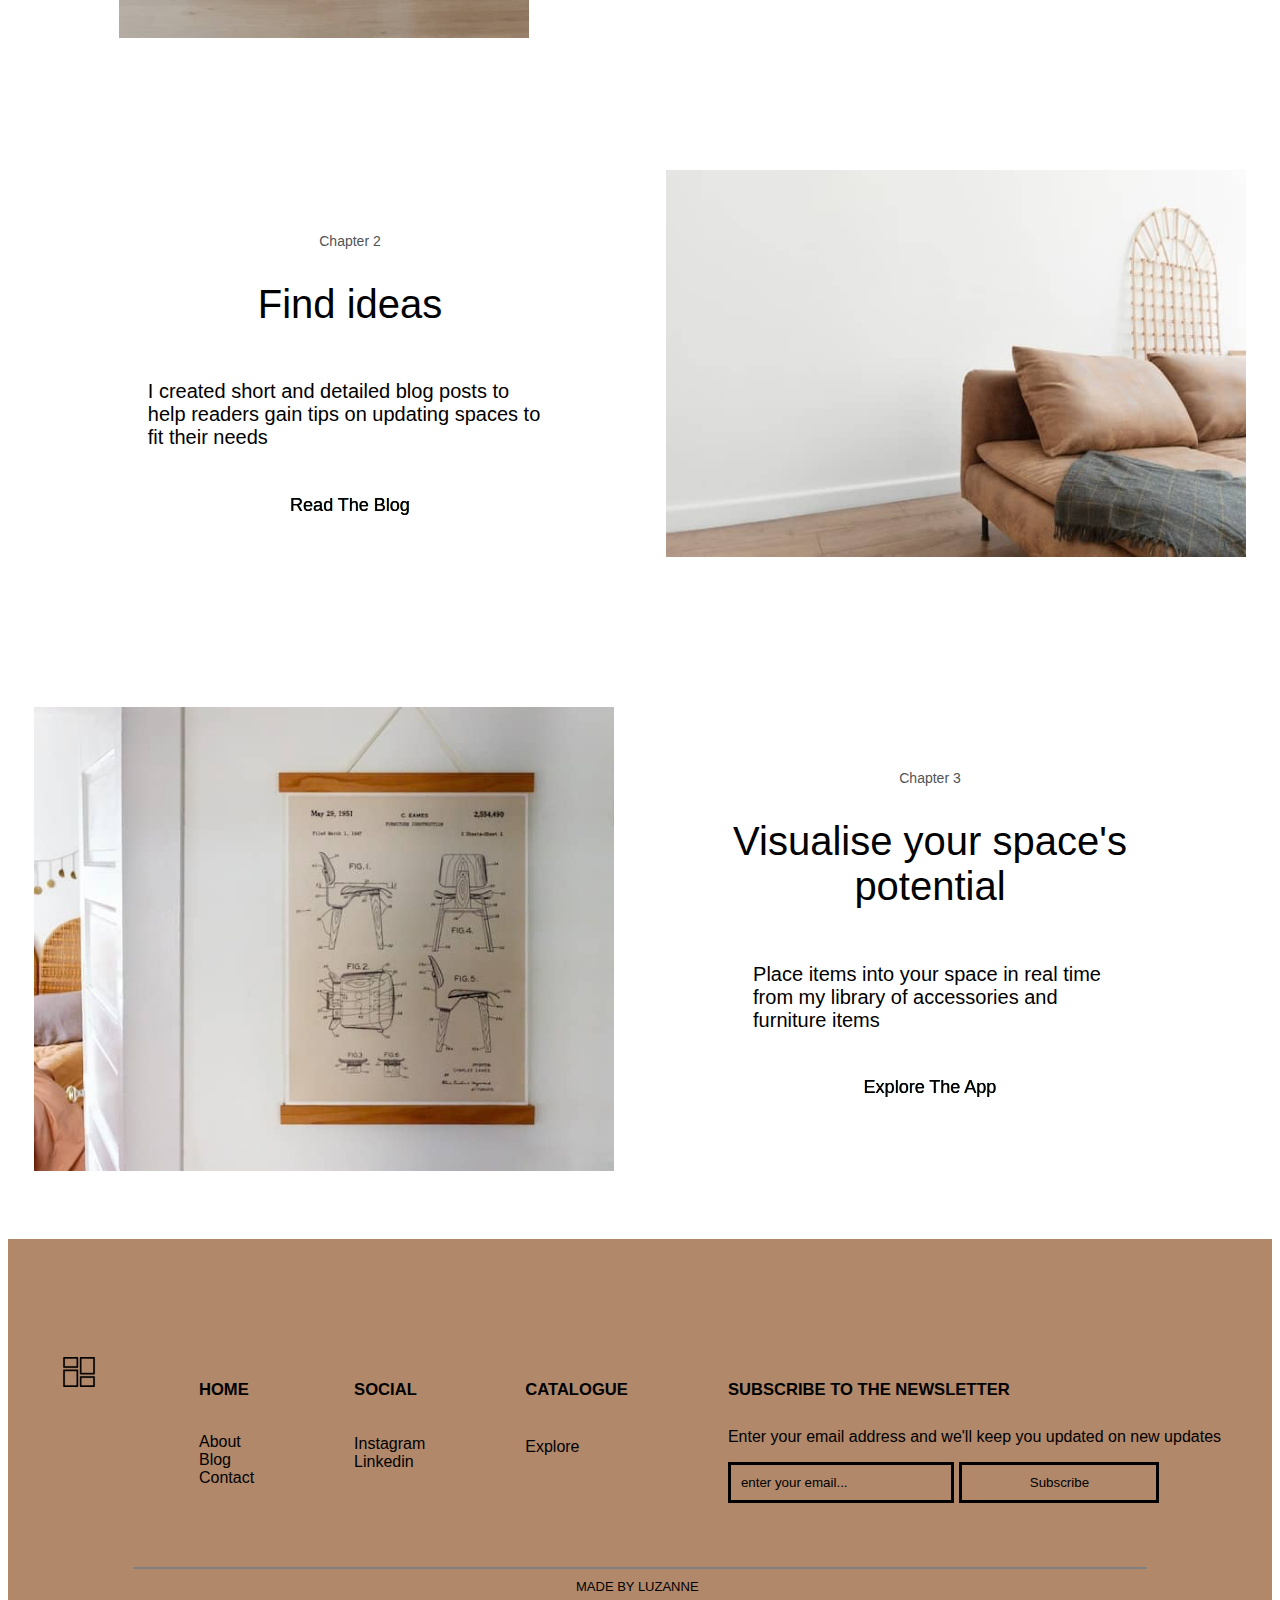
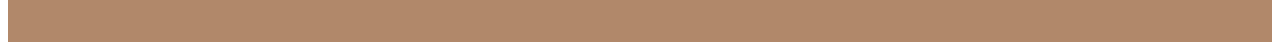
==== commit c7721505: "Updated about.html" ====
--- a/about.html
+++ b/about.html
@@ -29,7 +29,7 @@
           <img src="images/cancel-button.png" alt="" class="nav-icon" />
         </div>
         <a href="about.html" class="nav-link">ABOUT</a>
-        <a href="app.html" class="nav-link">DESIGN APP</a>
+        <a href="catalogue.html" class="nav-link">CATALOGUE</a>
         <a href="blog.html" class="nav-link">BLOG</a>
         <a href="contact.html" class="nav-link">CONTACT</a>
       </nav>
@@ -130,7 +130,11 @@
           <h5>SOCIAL</h5>
           <ul class="footer-nav">
             <li class="nav-item mb-2">
-              <a href="#" class="nav-linkFooter">Instagram</a>
+              <a
+                href="https://www.instagram.com/interiorlivingly/"
+                class="nav-linkFooter"
+                >Instagram</a
+              >
             </li>
             <li class="nav-item mb-2">
               <a href="#" class="nav-linkFooter">Linkedin</a>
@@ -139,10 +143,10 @@
         </div>
 
         <div class="footer-col">
-          <h5>DESIGN APP</h5>
+          <h5>CATALOGUE</h5>
           <ul class="footer-nav">
             <li class="nav-item mb-2">
-              <a href="app.html" class="nav-linkFooter">Explore</a>
+              <a href="catalogue.html" class="nav-linkFooter">Explore</a>
             </li>
           </ul>
         </div>
--- a/styles.css
+++ b/styles.css
@@ -421,6 +421,10 @@
   width: 40%;
   padding: 8%;
 }
+.plants-img1,
+.plants-img2 {
+  width: 560px;
+}
 .articleH1 {
   text-align: center;
 }
@@ -437,10 +441,23 @@
 .article-img,
 .article-img1,
 .article-img2 {
+  display: block;
   margin: auto;
   width: 400px;
   height: auto;
 }
+
+#blogArticleMain ul,
+#blogArticleIntro ul {
+  list-style: square;
+}
+.plantsLink {
+  text-decoration: none;
+  color: #212529;
+}
+.plantsLink:hover {
+  color: #8b6347;
+}
 .articleImg {
   width: 400px;
   height: 400px;
@@ -483,9 +500,11 @@
     width: max-content;
   }
   h1,
-  .work-h1 {
+  .work-h1,
+  .articleH1 {
     font-size: 40px;
   }
+  body,
   footer {
     font-size: medium;
   }
@@ -528,11 +547,25 @@
   .aboutBlog-img,
   .aboutApp-img,
   .about-img,
-  .articleImg,
-  .blogHeader {
+  .blogHeader,
+  .article-img,
+  .article-img1,
+  .article-img2 {
     width: 350px;
   }
-  .blog2,
+
+  .plants-img,
+  .plants-img1,
+  .plants-img2,
+  .blogHeader,
+  .articleImg {
+    width: 285px;
+    display: block;
+    margin: auto;
+  }
+  .headerBlogText p {
+    width: 80%;
+  }
   .aboutIntro,
   .about-appIntro,
   #blog-headerArticle {
@@ -546,7 +579,9 @@
   .aboutIcon-div,
   .headerBlogText,
   #workForm,
-  #formSubmit {
+  #formSubmit,
+  #articleLayout,
+  #blogArticleMain {
     margin: auto;
     width: 100%;
   }
@@ -596,7 +631,23 @@
 .header {
   padding: 1rem 1rem 1rem 1rem;
 }
-
+@media (min-width: 767px) and (max-width: 822px) {
+  #MainBlogWrapper {
+    width: 60%;
+    margin: auto;
+  }
+  .mainBlog-p {
+    width: 400px;
+  }
+
+  .blog-img2 {
+    width: 360px;
+  }
+  #MainBlogWrapper,
+  .blogArticlesRow {
+    flex-direction: column;
+  }
+}
 @media (min-width: 768px) {
   .header {
     padding: 1rem 3rem 1rem 3rem;
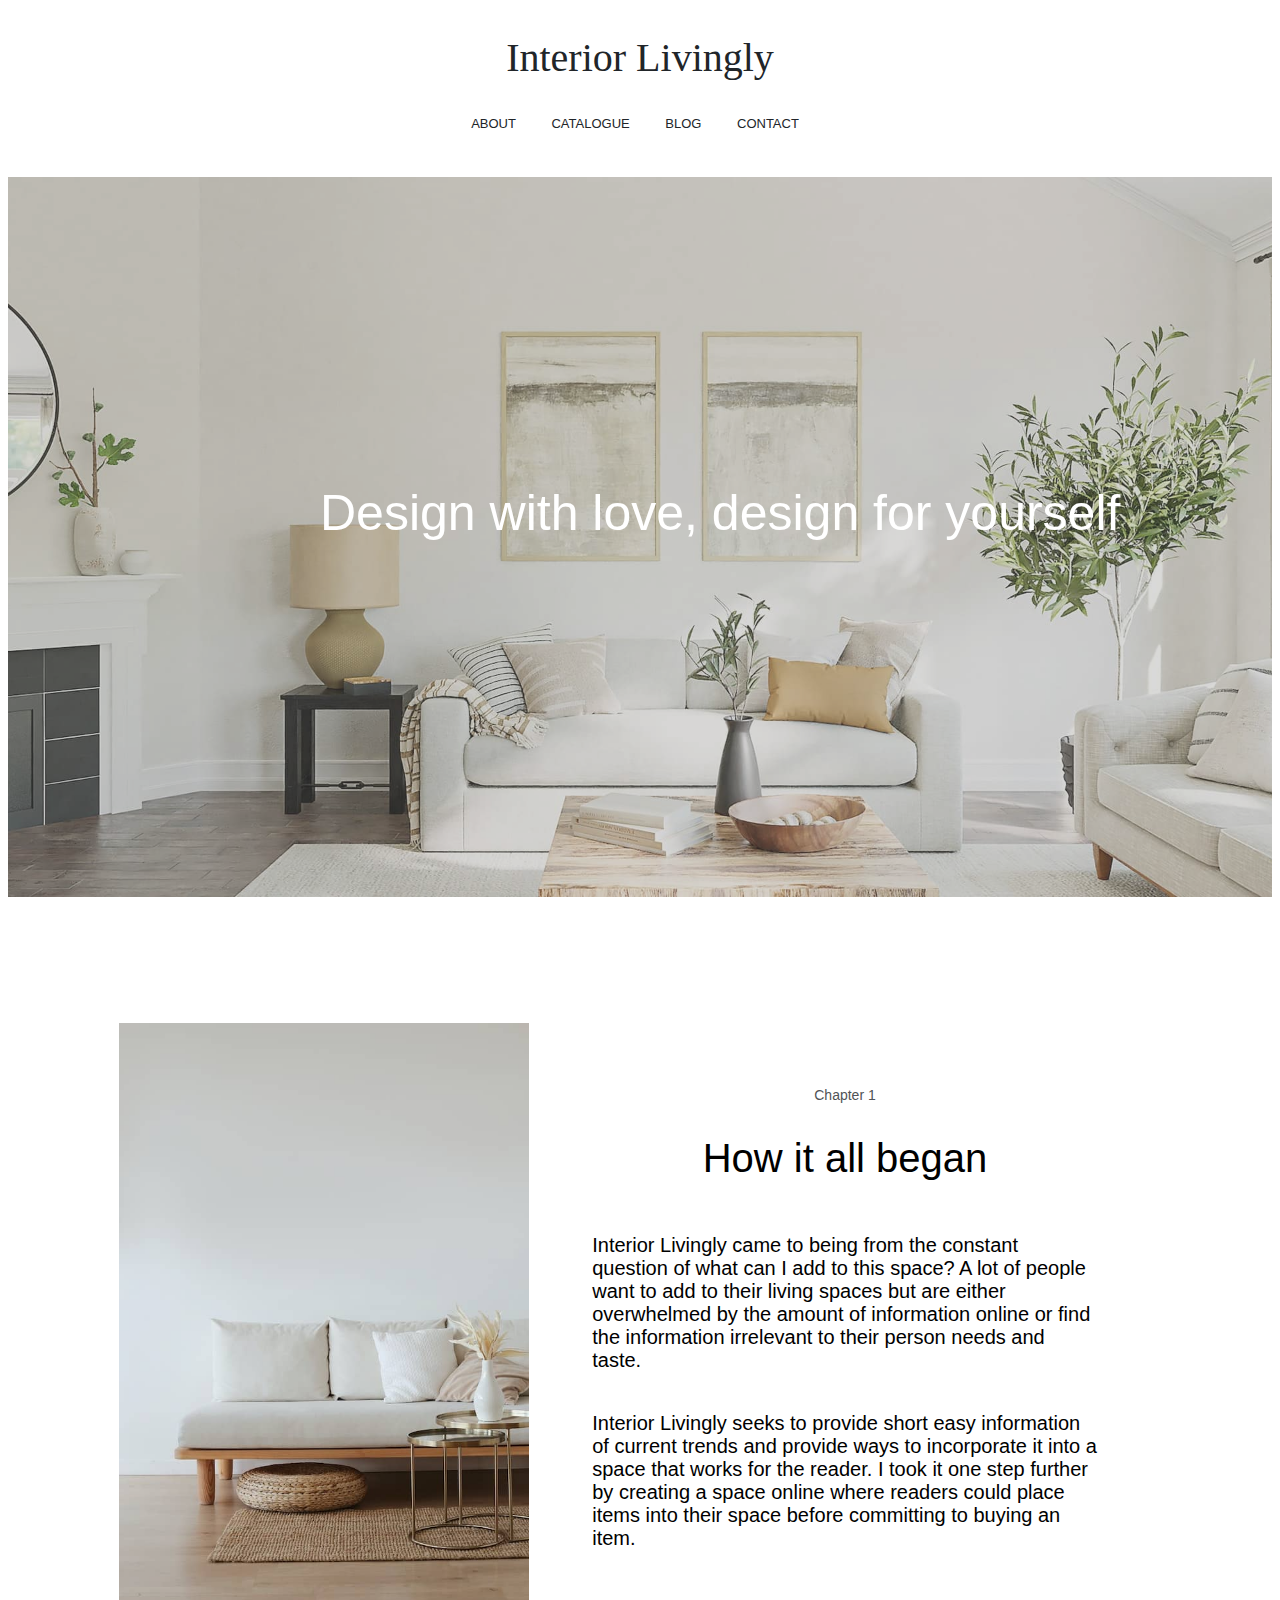
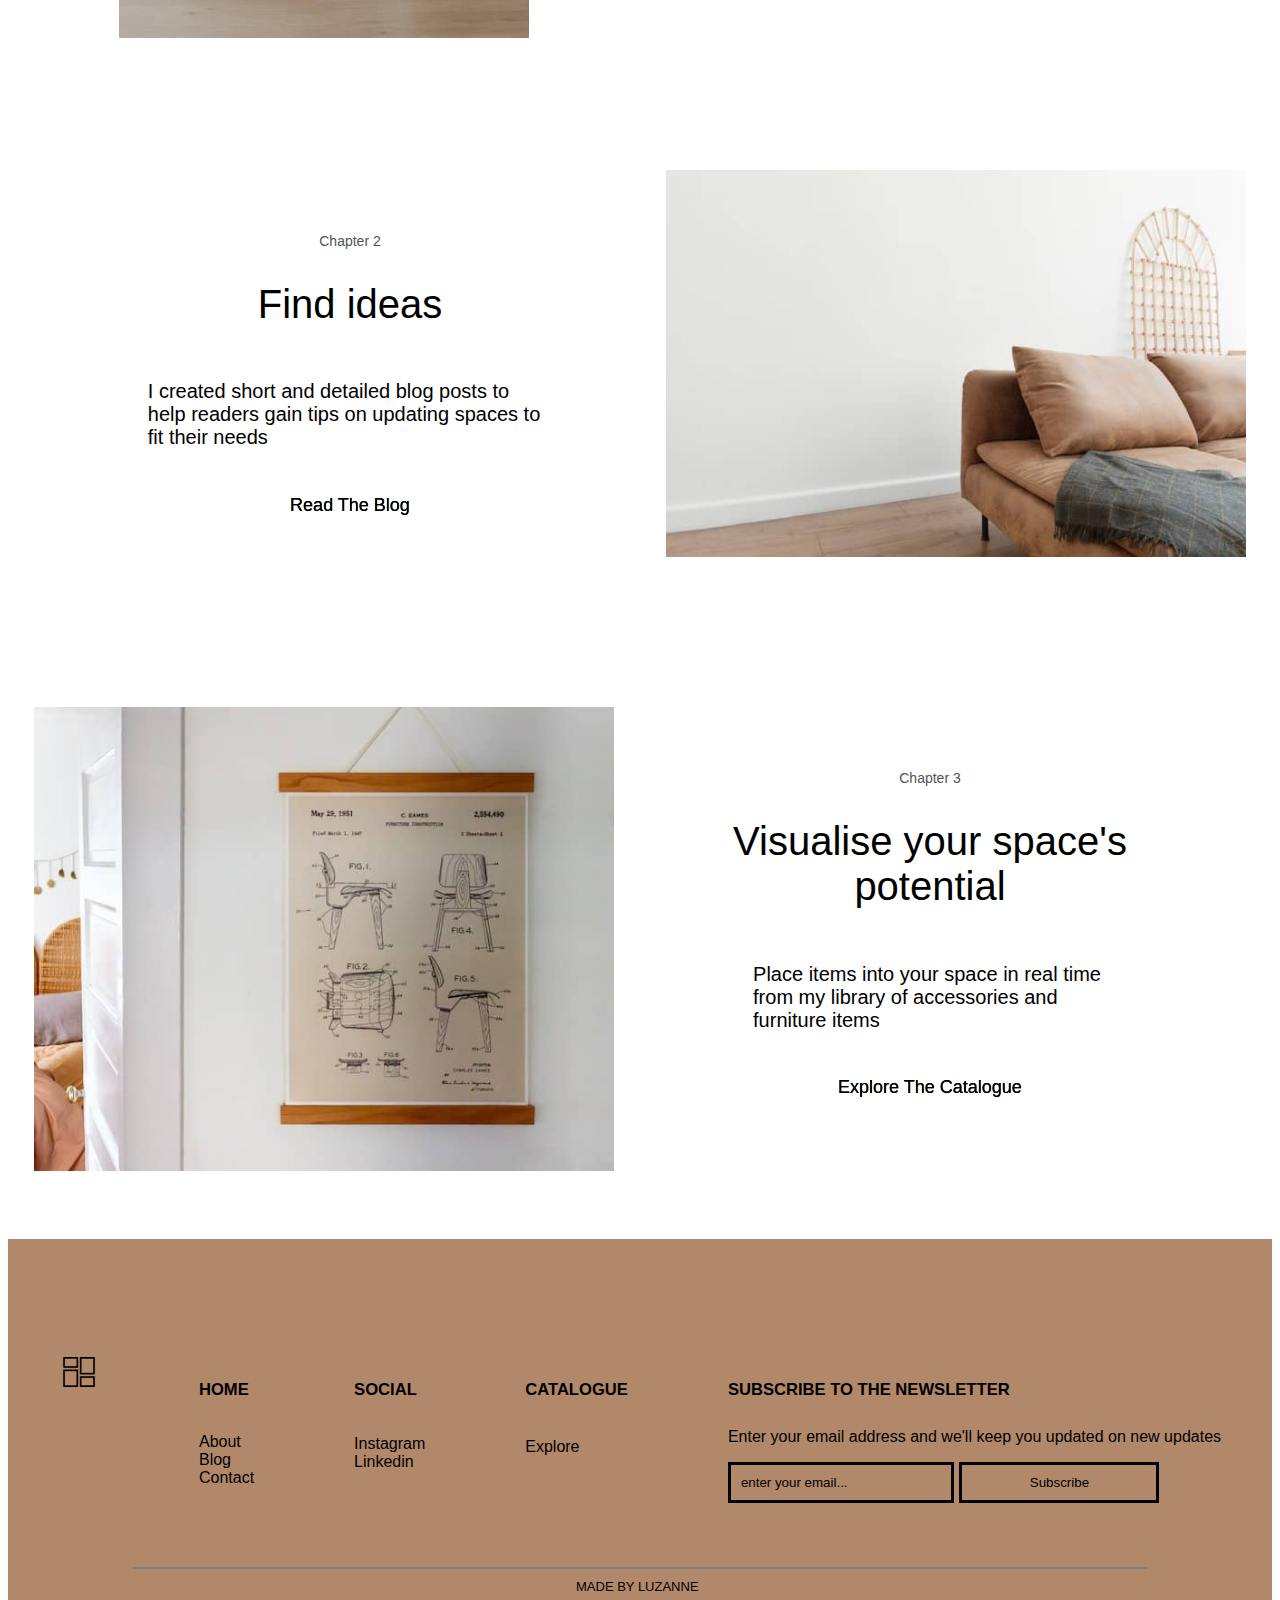
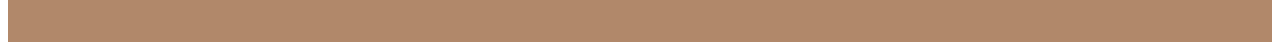
==== commit 499955a6: "Updated about.html" ====
--- a/about.html
+++ b/about.html
@@ -47,9 +47,9 @@
           alt="minimalistic white sofa and neutral accessories"
         />
       </div>
-      <div class="about-text">
+      <div class="aboutIcon-div">
         <small class="aboutSmall">Chapter 1</small>
-        <h1 class="about-h1">How it all began</h1>
+        <h2 class="about-h2">How it all began</h2>
         <p class="about-p1">
           Interior Livingly came to being from the constant question of what can
           I add to this space? A lot of people want to add to their living
@@ -69,7 +69,7 @@
     <section class="about-blogIntro">
       <div class="aboutIcon-div">
         <small class="aboutSmall">Chapter 2</small>
-        <h2>Find ideas</h2>
+        <h2 class="about-h2">Find ideas</h2>
         <p class="chapter2-p">
           I created short and detailed blog posts to help readers gain tips on
           updating spaces to fit their needs
@@ -95,12 +95,12 @@
       </div>
       <div class="aboutIcon-div">
         <small class="aboutSmall">Chapter 3</small>
-        <h2>Visualise your space's potential</h2>
+        <h2 class="about-h2">Visualise your space's potential</h2>
         <p class="chapter3-p">
           Place items into your space in real time from my library of
           accessories and furniture items
         </p>
-        <a class="about-cta" href="app.html"> Explore The App</a>
+        <a class="about-cta" href="app.html"> Explore The Catalogue</a>
       </div>
     </section>
     <!--Footer-->
--- a/styles.css
+++ b/styles.css
@@ -80,7 +80,11 @@
   padding-left: 5%;
   text-align: center;
 }
-
+.header-text h1 {
+  font-size: 60px;
+  width: 70%;
+  margin: auto;
+}
 ul {
   list-style: none;
 }
@@ -622,9 +626,22 @@
   .about-p2 {
     width: 100%;
   }
-
+  .articleImg {
+    margin-bottom: 10%;
+  }
+  .about-h1 {
+    width: 80%;
+    font-size: 30px;
+  }
+  .about-h2 {
+    font-size: 27px;
+  }
   .about-h3 {
     padding-bottom: 40px;
+  }
+  .about-cta {
+    font-size: medium;
+    margin-bottom: 10%;
   }
 }
 /* nav styling*/
@@ -636,16 +653,51 @@
     width: 60%;
     margin: auto;
   }
+  .about-h1 {
+    width: 70%;
+  }
   .mainBlog-p {
     width: 400px;
   }
-
+  small.blogSmall,
+  .mainBlogLink {
+    text-align: center;
+    margin-left: 40%;
+  }
+  .blog1,
+  .blog2,
+  .blog3,
+  .aboutIntro,
+  .about-blogIntro,
+  .about-appIntro {
+    width: 100%;
+  }
+  .about-text,
+  .aboutIcon-div {
+    width: 90%;
+  }
   .blog-img2 {
     width: 360px;
   }
+  .aboutBlog-img,
+  .aboutApp-img,
+  .about-img {
+    width: 660px;
+    display: block;
+    margin: auto;
+  }
   #MainBlogWrapper,
-  .blogArticlesRow {
+  .blogArticlesRow,
+  #header,
+  .aboutIntro,
+  .about-appIntro {
     flex-direction: column;
+  }
+  .about-blogIntro {
+    flex-direction: column-reverse;
+  }
+  .header-image {
+    margin: auto;
   }
 }
 @media (min-width: 768px) {
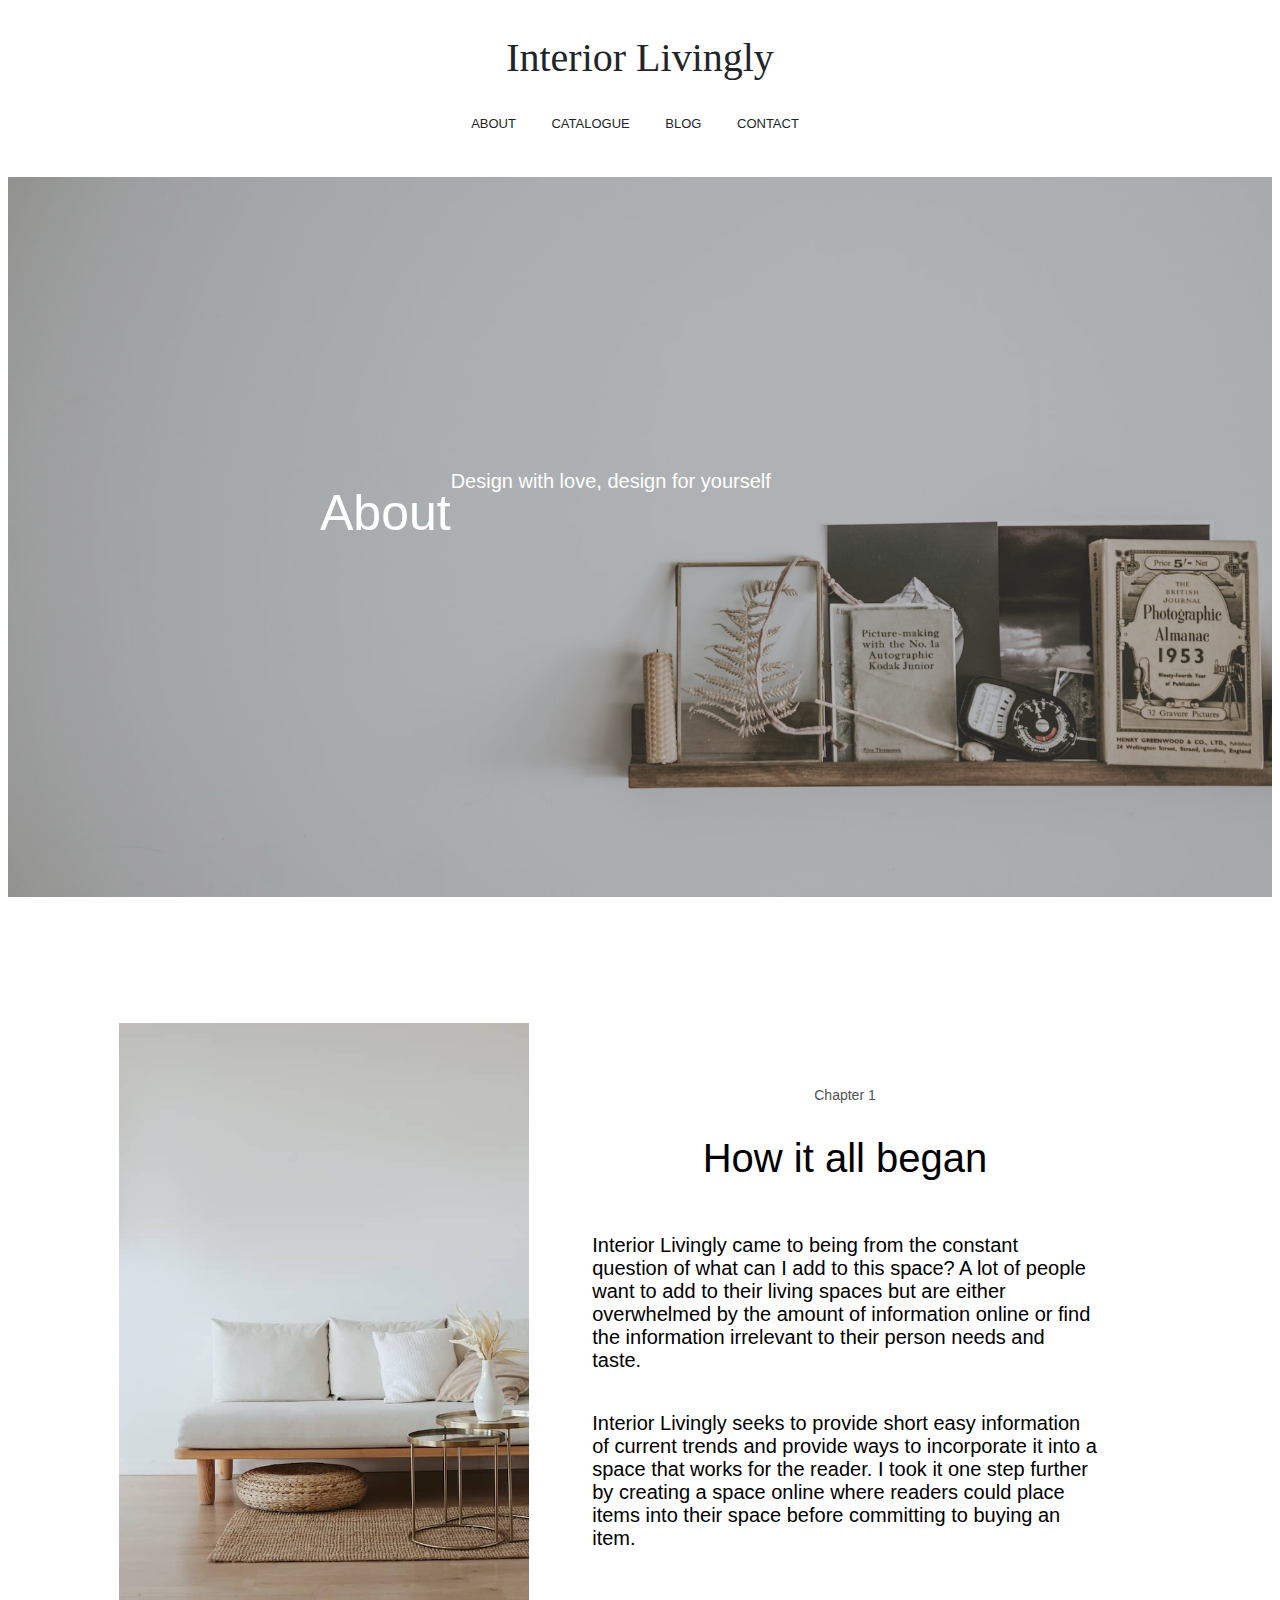
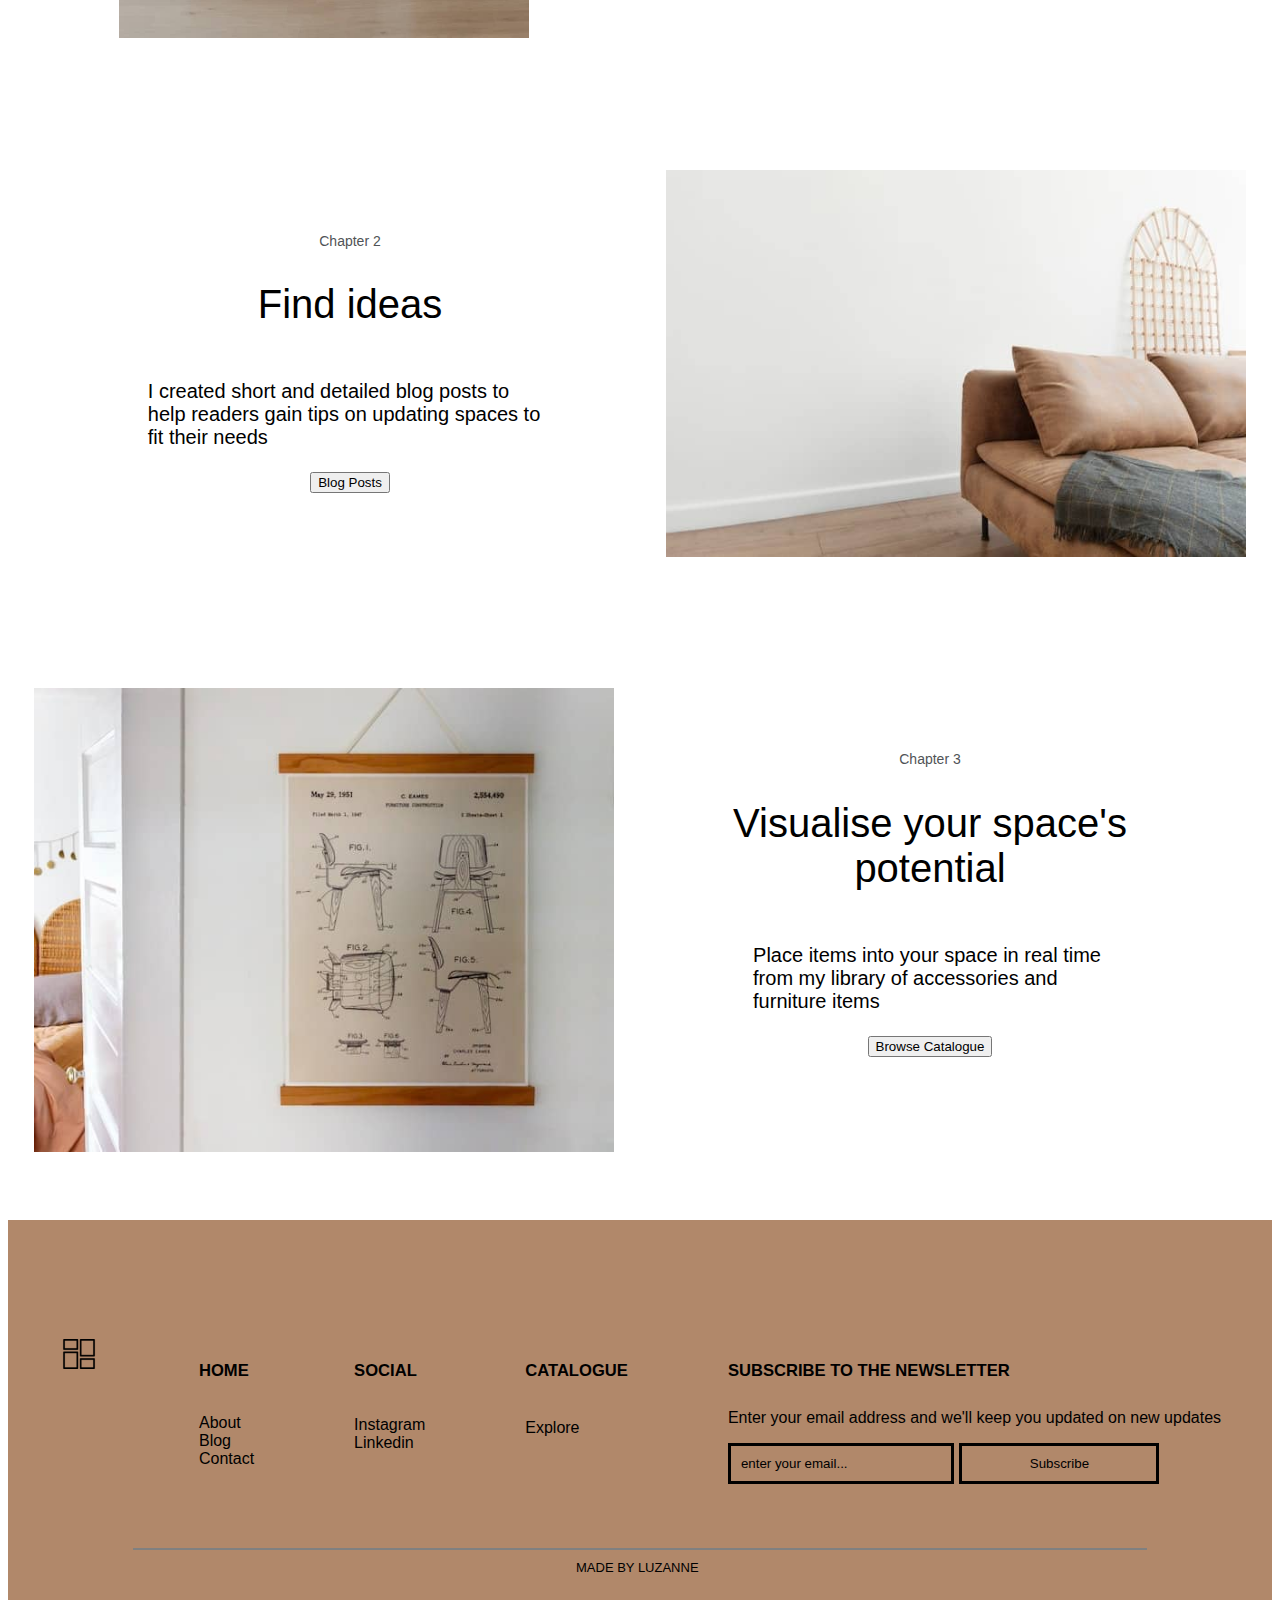
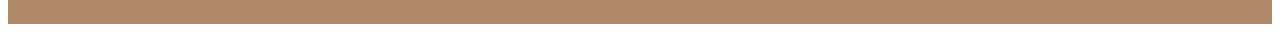
==== commit a74016fe: "Updated about.html" ====
--- a/about.html
+++ b/about.html
@@ -37,7 +37,8 @@
     <!--Header-->
     <div id="about-headerImage"></div>
     <div id="about-headerH1">
-      <h1 class="about-h1">Design with love, design for yourself</h1>
+      <h1 class="about-h1">About</h1>
+      <p class="aboutHeader-p">Design with love, design for yourself</p>
     </div>
     <section class="aboutIntro">
       <div class="about-image">
@@ -74,7 +75,9 @@
           I created short and detailed blog posts to help readers gain tips on
           updating spaces to fit their needs
         </p>
-        <a class="about-cta" href="blog.html"> Read The Blog</a>
+        <a href="blog.html"
+          ><button class="button-52" role="button">Blog Posts</button></a
+        >
       </div>
       <div>
         <img
@@ -100,7 +103,9 @@
           Place items into your space in real time from my library of
           accessories and furniture items
         </p>
-        <a class="about-cta" href="app.html"> Explore The Catalogue</a>
+        <a href="catalogue.html"
+          ><button class="button-52" role="button">Browse Catalogue</button></a
+        >
       </div>
     </section>
     <!--Footer-->
--- a/styles.css
+++ b/styles.css
@@ -51,7 +51,8 @@
 .row,
 #aboutLinks,
 .blogArticlesRow,
-#blog-headerArticle {
+#blog-headerArticle,
+#appPreview {
   display: flex;
   flex-direction: row;
 }
@@ -61,10 +62,20 @@
   height: 210px;
 }
 
-#header {
+#header,
+#appPreview {
   justify-content: center;
 }
-
+#appPreview {
+  margin: 10% auto 10%;
+}
+.appText {
+  margin: 10%;
+  text-align: center;
+}
+.appText ul {
+  text-align: left;
+}
 #aboutLinks {
   margin-top: 2%;
 }
@@ -85,6 +96,13 @@
   width: 70%;
   margin: auto;
 }
+.home-appImg {
+  width: 500px;
+}
+.fa-solid {
+  color: #8b6347;
+  font-size: 10px;
+}
 ul {
   list-style: none;
 }
@@ -102,7 +120,8 @@
 
 .mainBlogLink,
 .about-cta,
-.header-btn1 {
+.header-btn1,
+.appMainBtn {
   color: #000;
   font-size: large;
   text-decoration: none;
@@ -124,10 +143,12 @@
 
 .header-btn1:hover,
 .mainBlogLink:hover,
-.about-cta:hover {
+.about-cta:hover,
+.appMainBtn:hover {
   --_p: 100%;
   color: #b1886a;
 }
+
 #MainBlogWrapper a {
   text-decoration: none;
   color: #000;
@@ -531,7 +552,8 @@
   .row,
   .about-blogIntro,
   .blogArticlesRow,
-  #work-contact {
+  #work-contact,
+  #appPreview {
     flex-direction: column;
     margin-top: 5%;
   }
@@ -554,7 +576,8 @@
   .blogHeader,
   .article-img,
   .article-img1,
-  .article-img2 {
+  .article-img2,
+  .home-appImg {
     width: 350px;
   }
 
@@ -688,16 +711,38 @@
   }
   #MainBlogWrapper,
   .blogArticlesRow,
-  #header,
   .aboutIntro,
-  .about-appIntro {
+  .about-appIntro,
+  #appPreview {
     flex-direction: column;
+  }
+  .home-appImg {
+    width: 400px;
+    display: block;
+    margin: auto;
   }
   .about-blogIntro {
     flex-direction: column-reverse;
   }
+  #header {
+    margin: 5%;
+  }
+  .header-text h1 {
+    width: 100%;
+    font-size: 40px;
+  }
+  .header-text {
+    padding-left: 10%;
+    margin-left: 5%;
+  }
+  .head-img {
+    width: 180px;
+    height: auto;
+  }
+
   .header-image {
     margin: auto;
+    width: 40%;
   }
 }
 @media (min-width: 768px) {
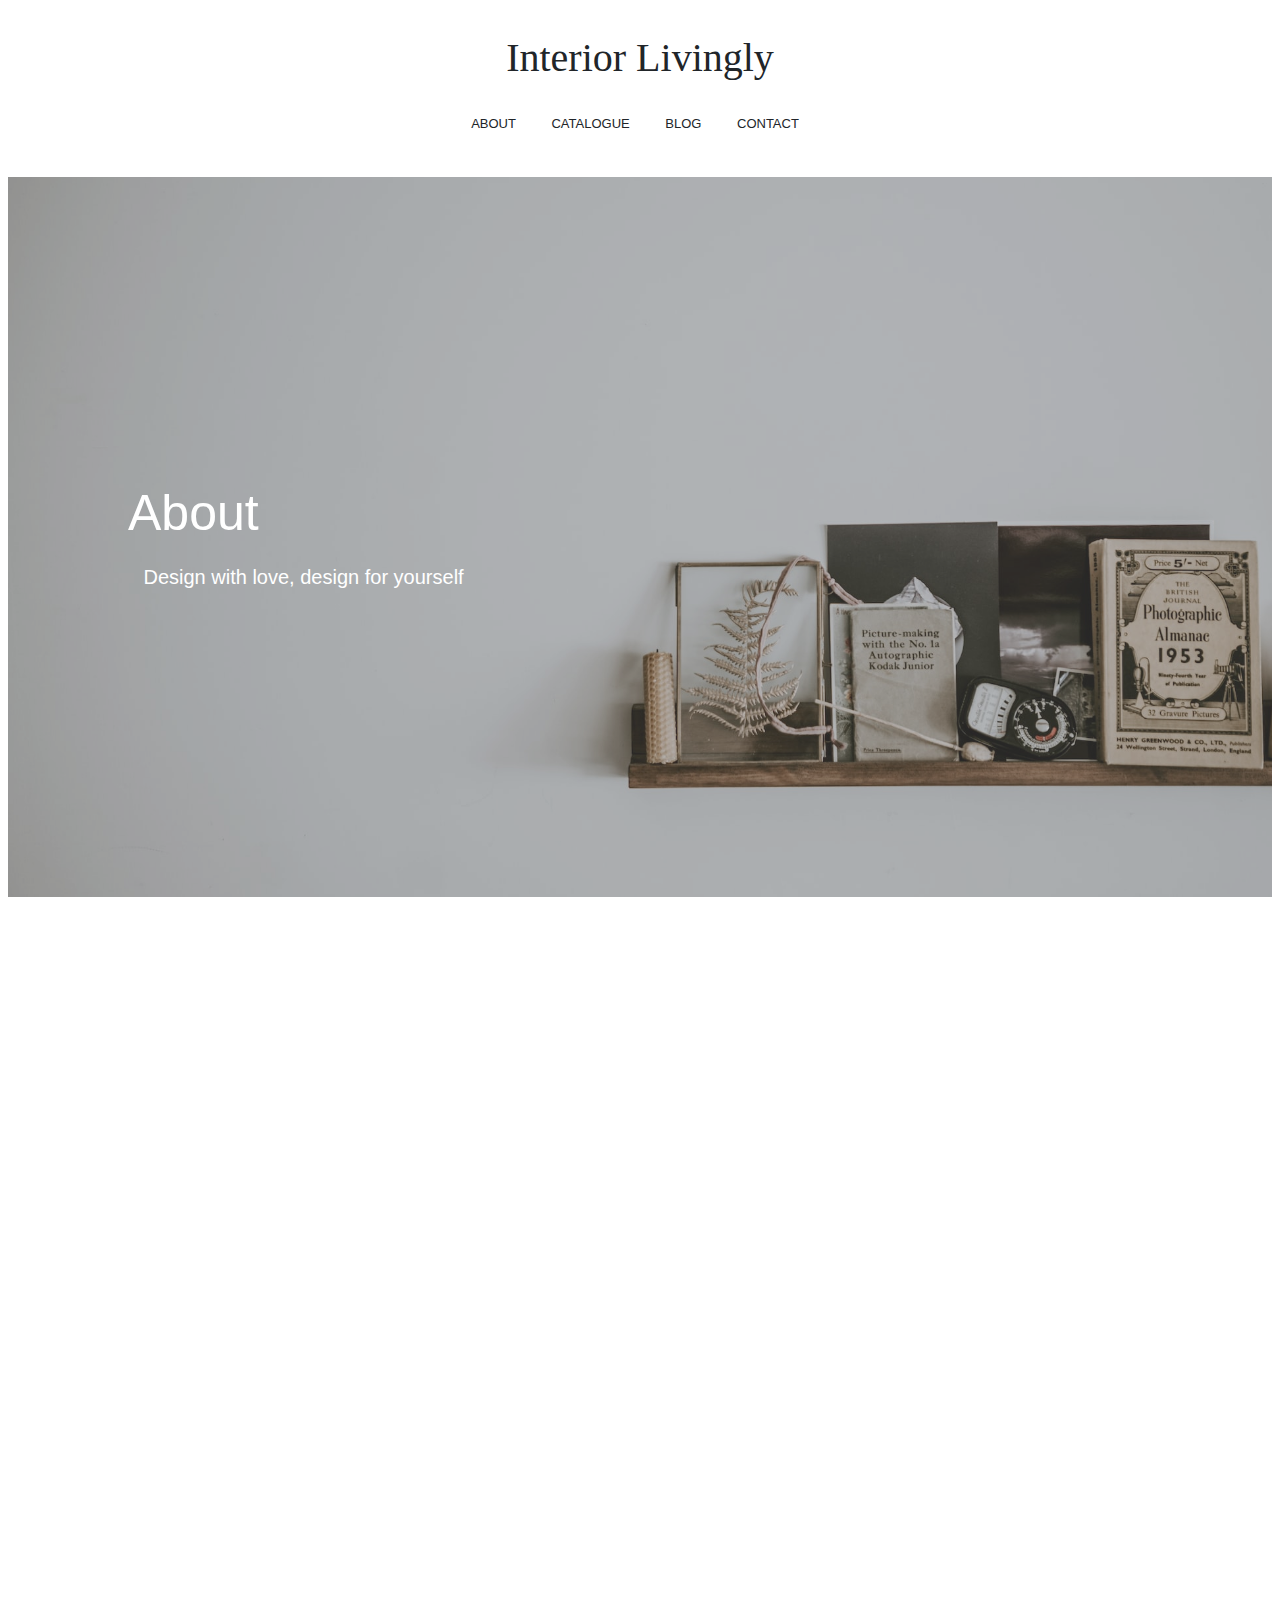
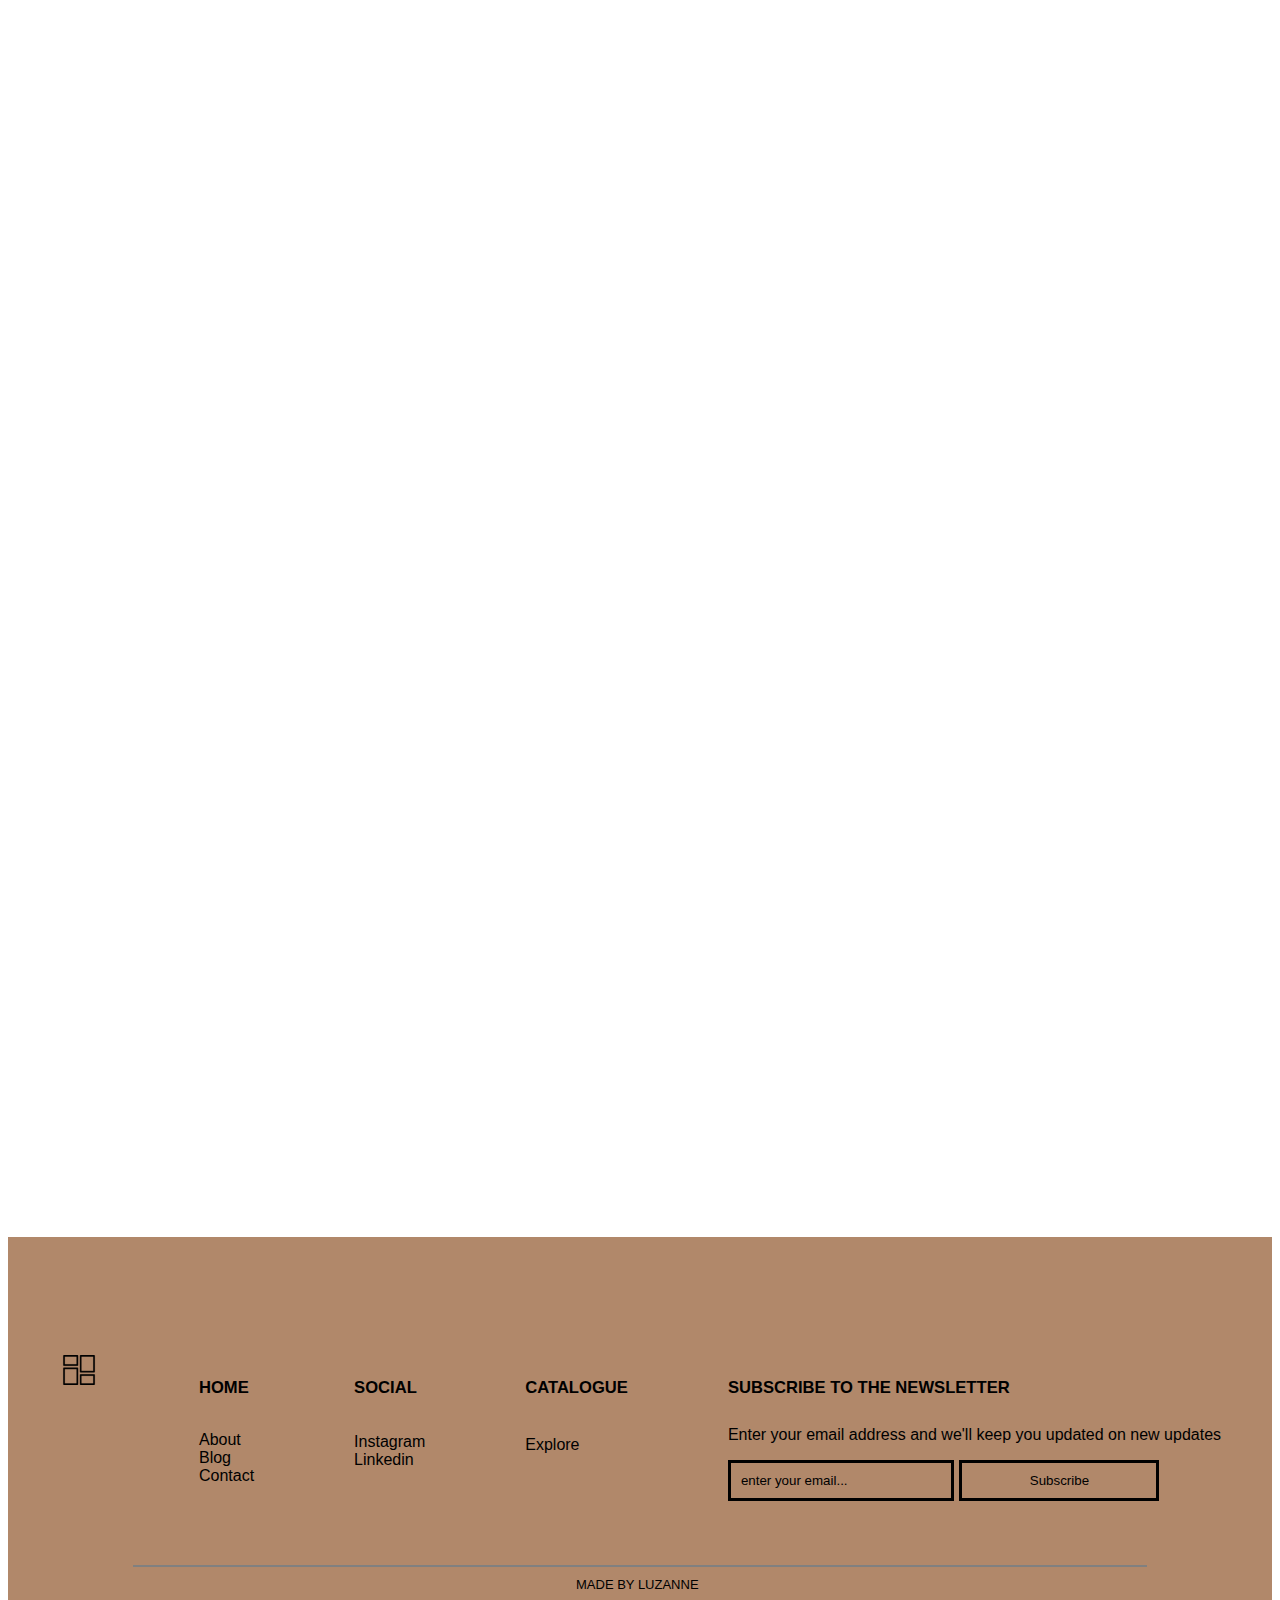
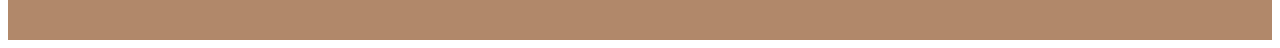
==== commit 7007dd3f: "Updated about,html" ====
--- a/about.html
+++ b/about.html
@@ -8,6 +8,8 @@
     <link rel="icon" type="image/png" sizes="32x32" href="/favicon-32x32.png" />
     <link rel="icon" type="image/png" sizes="16x16" href="/favicon-16x16.png" />
     <link rel="manifest" href="/site.webmanifest" />
+    <link href="https://unpkg.com/aos@2.3.1/dist/aos.css" rel="stylesheet" />
+    <script src="https://unpkg.com/aos@2.3.1/dist/aos.js"></script>
     <link
       href="https://api.fontshare.com/v2/css?f[]=melodrama@600,500&f[]=nunito@400&display=swap"
       rel="stylesheet"
@@ -40,7 +42,7 @@
       <h1 class="about-h1">About</h1>
       <p class="aboutHeader-p">Design with love, design for yourself</p>
     </div>
-    <section class="aboutIntro">
+    <section class="aboutIntro" data-aos="fade-up" data-aos-duration="1500">
       <div class="about-image">
         <img
           src="images/aboutIntro.jpg"
@@ -67,7 +69,11 @@
       </div>
     </section>
     <!--Blog Introduction-->
-    <section class="about-blogIntro">
+    <section
+      class="about-blogIntro"
+      data-aos="fade-up"
+      data-aos-duration="1500"
+    >
       <div class="aboutIcon-div">
         <small class="aboutSmall">Chapter 2</small>
         <h2 class="about-h2">Find ideas</h2>
@@ -88,7 +94,7 @@
       </div>
     </section>
     <!--App Introduction-->
-    <section class="about-appIntro">
+    <section class="about-appIntro" data-aos="fade-up" data-aos-duration="1500">
       <div>
         <img
           src="images/aboutApp.jpg"
@@ -175,6 +181,9 @@
         >MADE BY LUZANNE</a
       >
     </footer>
+    <script>
+      AOS.init();
+    </script>
     <script src="script.js"></script>
     <!--Photo by <a href="https://unsplash.com/es/@katsiajazwinska?utm_source=unsplash&utm_medium=referral&utm_content=creditCopyText">Katsia Jazwinska</a> on <a href="https://unsplash.com/collections/TlcxbwE7ZfQ/interior?utm_source=unsplash&utm_medium=referral&utm_content=creditCopyText">Unsplash</a>
      Photo by <a href="https://unsplash.com/es/@ahnako?utm_source=unsplash&utm_medium=referral&utm_content=creditCopyText">Dennis Scherdt</a> on <a href="https://unsplash.com/collections/TlcxbwE7ZfQ/interior?utm_source=unsplash&utm_medium=referral&utm_content=creditCopyText">Unsplash</a>
--- a/styles.css
+++ b/styles.css
@@ -40,6 +40,46 @@
   text-align: center;
 }
 
+/* CSS */
+.button-52 {
+  font-family: "Melodrama", serif;
+  font-size: 16px;
+  font-weight: 200;
+  letter-spacing: 1px;
+  padding: 13px 20px 13px;
+  outline: 0;
+  border: 1px solid #b68867;
+  color: #fff;
+  cursor: pointer;
+  position: relative;
+  background-color: rgba(0, 0, 0, 0);
+  user-select: none;
+  -webkit-user-select: none;
+  touch-action: manipulation;
+}
+
+.button-52:after {
+  content: "";
+  background-color: #b68867;
+  width: 100%;
+  z-index: -1;
+  position: absolute;
+  height: 100%;
+  top: 7px;
+  left: 7px;
+  transition: 0.2s;
+}
+
+.button-52:hover:after {
+  top: 0px;
+  left: 0px;
+}
+
+@media (min-width: 768px) {
+  .button-52 {
+    padding: 13px 50px 13px;
+  }
+}
 #aboutLinks {
   margin-top: 8%;
   justify-content: center;
@@ -52,7 +92,12 @@
 #aboutLinks,
 .blogArticlesRow,
 #blog-headerArticle,
-#appPreview {
+#appPreview,
+.Welcome,
+.catalogueExRow,
+.footer-row,
+.catalogueExMain,
+.modalRow {
   display: flex;
   flex-direction: row;
 }
@@ -62,26 +107,87 @@
   height: 210px;
 }
 
+.Welcome {
+  padding: 10%;
+  margin: 5% auto 5%;
+}
+.Welcome1,
+.Welcome2 {
+  width: 50%;
+}
+.Welcome1 h2 {
+  padding-left: 10%;
+  width: 70%;
+  font-size: 50px;
+}
+.Welcome2 {
+  margin: 5% 5% 0 15%;
+}
+.Welcome .button-52 {
+  margin-top: 5%;
+}
 #header,
 #appPreview {
   justify-content: center;
 }
 #appPreview {
-  margin: 10% auto 10%;
+  margin: 0 auto 10%;
 }
 .appText {
   margin: 10%;
   text-align: center;
 }
+.appText .button-52 {
+  margin-top: 10%;
+}
 .appText ul {
   text-align: left;
+  margin-top: 10%;
 }
 #aboutLinks {
   margin-top: 2%;
 }
+.aboutIcon-div,
+.catalogueExRow1,
+.catalogueExRow2,
+.catalogueExRow3,
+.modal-col {
+  display: flex;
+  flex-direction: column;
+}
+
+.catalogueExRow1,
+.catalogueExRow2,
+.catalogueExRow3 {
+  width: 20%;
+  margin: auto;
+  flex-wrap: wrap;
+  padding: 50px 20px 50px;
+  outline: 0;
+  border: 1px solid #b68867;
+  color: #fff;
+  cursor: pointer;
+  position: relative;
+  background-color: rgba(0, 0, 0, 0);
+  user-select: none;
+  -webkit-user-select: none;
+  touch-action: manipulation;
+}
+
+.catalogueExRow1:after,
+.catalogueExRow2:after,
+.catalogueExRow3:after {
+  content: "";
+  background-color: #b68867;
+  width: 100%;
+  z-index: -1;
+  position: absolute;
+  height: 100%;
+  top: 7px;
+  left: 7px;
+  transition: 0.2s;
+}
 .aboutIcon-div {
-  display: flex;
-  flex-direction: column;
   align-items: center;
   width: 200px;
 }
@@ -111,42 +217,14 @@
   margin-top: 10%;
 }
 .MainBlogIntro {
+  display: flex;
+  flex-direction: column;
+  align-items: center;
   margin: 5% 0 7%;
 }
 small.blogSmall {
-  margin-left: 44%;
+  margin-bottom: 20%;
   color: #36383a;
-}
-
-.mainBlogLink,
-.about-cta,
-.header-btn1,
-.appMainBtn {
-  color: #000;
-  font-size: large;
-  text-decoration: none;
-  --s: 0.1em; /* the thickness of the line */
-  --c: #b1886a; /* the color */
-  margin-top: 5%;
-  padding-bottom: var(--s);
-  background: linear-gradient(90deg, var(--c) 50%, #000 0)
-      calc(100% - var(--_p, 0%)) / 200% 100%,
-    linear-gradient(var(--c) 0 0) 0% 100% / var(--_p, 0%) var(--s) no-repeat;
-  -webkit-background-clip: text, padding-box;
-  background-clip: text, padding-box;
-  transition: 0.5s;
-}
-.mainBlogLink {
-  margin-top: 10%;
-  margin-left: 45%;
-}
-
-.header-btn1:hover,
-.mainBlogLink:hover,
-.about-cta:hover,
-.appMainBtn:hover {
-  --_p: 100%;
-  color: #b1886a;
 }
 
 #MainBlogWrapper a {
@@ -173,13 +251,10 @@
   padding-bottom: 5%;
 }
 .blog-img1,
-.blog-img3 {
+.blog-img3,
+.blog-img2 {
   width: 380px;
   height: 380px;
-}
-.blog-img2 {
-  width: 280px;
-  height: 280px;
 }
 
 footer {
@@ -284,12 +359,19 @@
 #about-headerH1 {
   color: #fff;
   position: absolute;
-  text-align: center;
   z-index: 2;
   top: 50%;
-  left: 25%;
-  display: flex;
-}
+  left: 10%;
+  width: 30%;
+  display: flex;
+}
+.aboutHeader-p {
+  color: #fff;
+  padding-top: 25%;
+  margin-left: -30%;
+  z-index: 2;
+}
+
 .aboutIntro,
 .about-blogIntro,
 .about-appIntro {
@@ -512,6 +594,93 @@
   font-size: 13px;
   padding-top: 5%;
 }
+#catalogue-headerImage {
+  background-image: url("images/catalogueHeader.jpg");
+  height: 100vh;
+  background-size: cover;
+  background-position: center;
+  background-repeat: no-repeat;
+  filter: contrast(0.7) brightness(1);
+}
+
+#catalogue-headerH1 {
+  color: #fff;
+  position: absolute;
+  z-index: 2;
+  top: 50%;
+  left: 50%;
+  width: 50%;
+  display: flex;
+}
+.modalARbtn {
+  text-decoration: none;
+  text-align: center;
+  padding: 20px;
+  background-color: #8b6347;
+  color: #fff;
+}
+.modalARbtn:hover {
+  color: #b68867;
+}
+.modalBox {
+  background-color: #fff;
+  border: solid;
+  border: #8b6347;
+  margin: 90px;
+}
+.modalRow {
+  width: 100%;
+}
+.modal-footer .modal-col {
+  margin: 10% auto 5%;
+  text-align: center;
+}
+.modal-footer .modal-col a {
+  text-decoration: none;
+  color: #8b6347;
+}
+.modal-descriptH6 {
+  margin-top: 15%;
+}
+.modal-descriptH61 {
+  margin-top: 25%;
+}
+.modal-descriptH62 {
+  margin-top: 35%;
+}
+.modalRow button img {
+  width: 300px;
+  height: auto;
+}
+.modal-footer img {
+  width: 100%;
+}
+.catalogueExplanation {
+  width: 90%;
+  margin: 5% auto 10%;
+}
+.catalogueExplanation h2 {
+  margin-bottom: 5%;
+}
+
+.catalogueHeader-p {
+  color: #fff;
+  padding-top: 15%;
+  margin-left: -40%;
+  z-index: 2;
+}
+.catalogueExRow {
+  justify-content: center;
+  width: 50%;
+  margin: auto;
+}
+
+svg {
+  color: #fff;
+  width: 100px;
+  height: auto;
+  padding: 0 10% 10%;
+}
 @media (max-width: 700px) {
   a.brand-logo {
     font-size: 30px;
@@ -524,11 +693,16 @@
   #nav.nav.is-active {
     width: max-content;
   }
-  h1,
+
   .work-h1,
   .articleH1 {
     font-size: 40px;
   }
+  h1 {
+    font-size: 10%;
+    width: 10%;
+  }
+
   body,
   footer {
     font-size: medium;
@@ -547,13 +721,46 @@
     width: 160px;
     height: auto;
   }
-
+  #catalogue-headerImage {
+    background-image: url("images/catalogueHeader.jpg");
+    height: 50vh;
+    background-size: contain;
+  }
+
+  #catalogue-headerH1 {
+    color: #fff;
+    position: absolute;
+    z-index: 2;
+    top: 20%;
+    left: 15%;
+    width: 100%;
+    display: flex;
+  }
+  .catalogueExRow1,
+  .catalogueExRow2,
+  .catalogueExRow3 {
+    width: 80%;
+    margin-bottom: 10%;
+  }
+  .catalogueHeader-p {
+    color: #fff;
+    padding-top: 25%;
+    margin-left: -50%;
+  }
+  .modalRow button img {
+    width: 200px;
+    height: auto;
+  }
+  .Welcome,
   #MainBlogWrapper,
   .row,
   .about-blogIntro,
   .blogArticlesRow,
   #work-contact,
-  #appPreview {
+  #appPreview,
+  .catalogueExRow,
+  .catalogueExMain,
+  .modalRow {
     flex-direction: column;
     margin-top: 5%;
   }
@@ -631,7 +838,10 @@
   .footer-col {
     padding: 0 0 0 20px;
   }
-
+  a.portfolio-link {
+    left: 30%;
+    margin: auto;
+  }
   #newsletter {
     width: 300px;
   }
@@ -713,7 +923,8 @@
   .blogArticlesRow,
   .aboutIntro,
   .about-appIntro,
-  #appPreview {
+  #appPreview,
+  .catalogueExMain {
     flex-direction: column;
   }
   .home-appImg {
